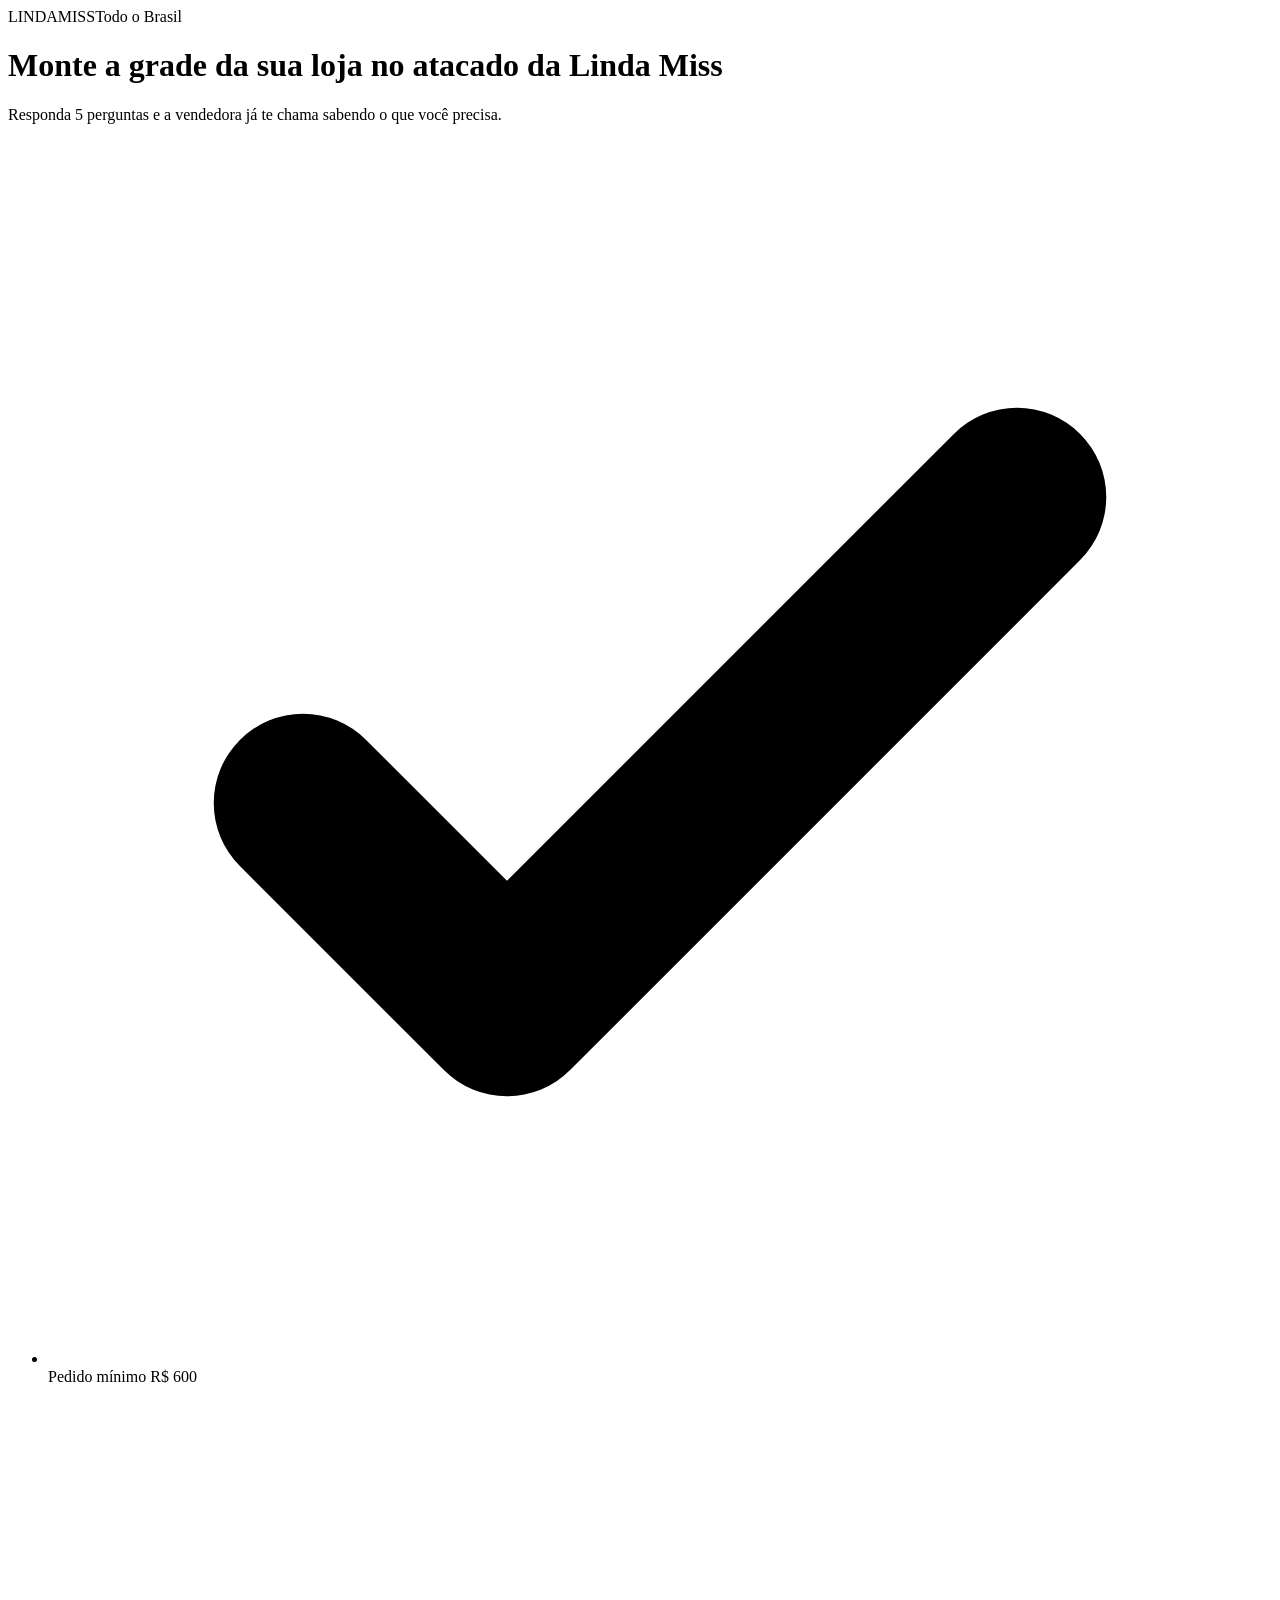
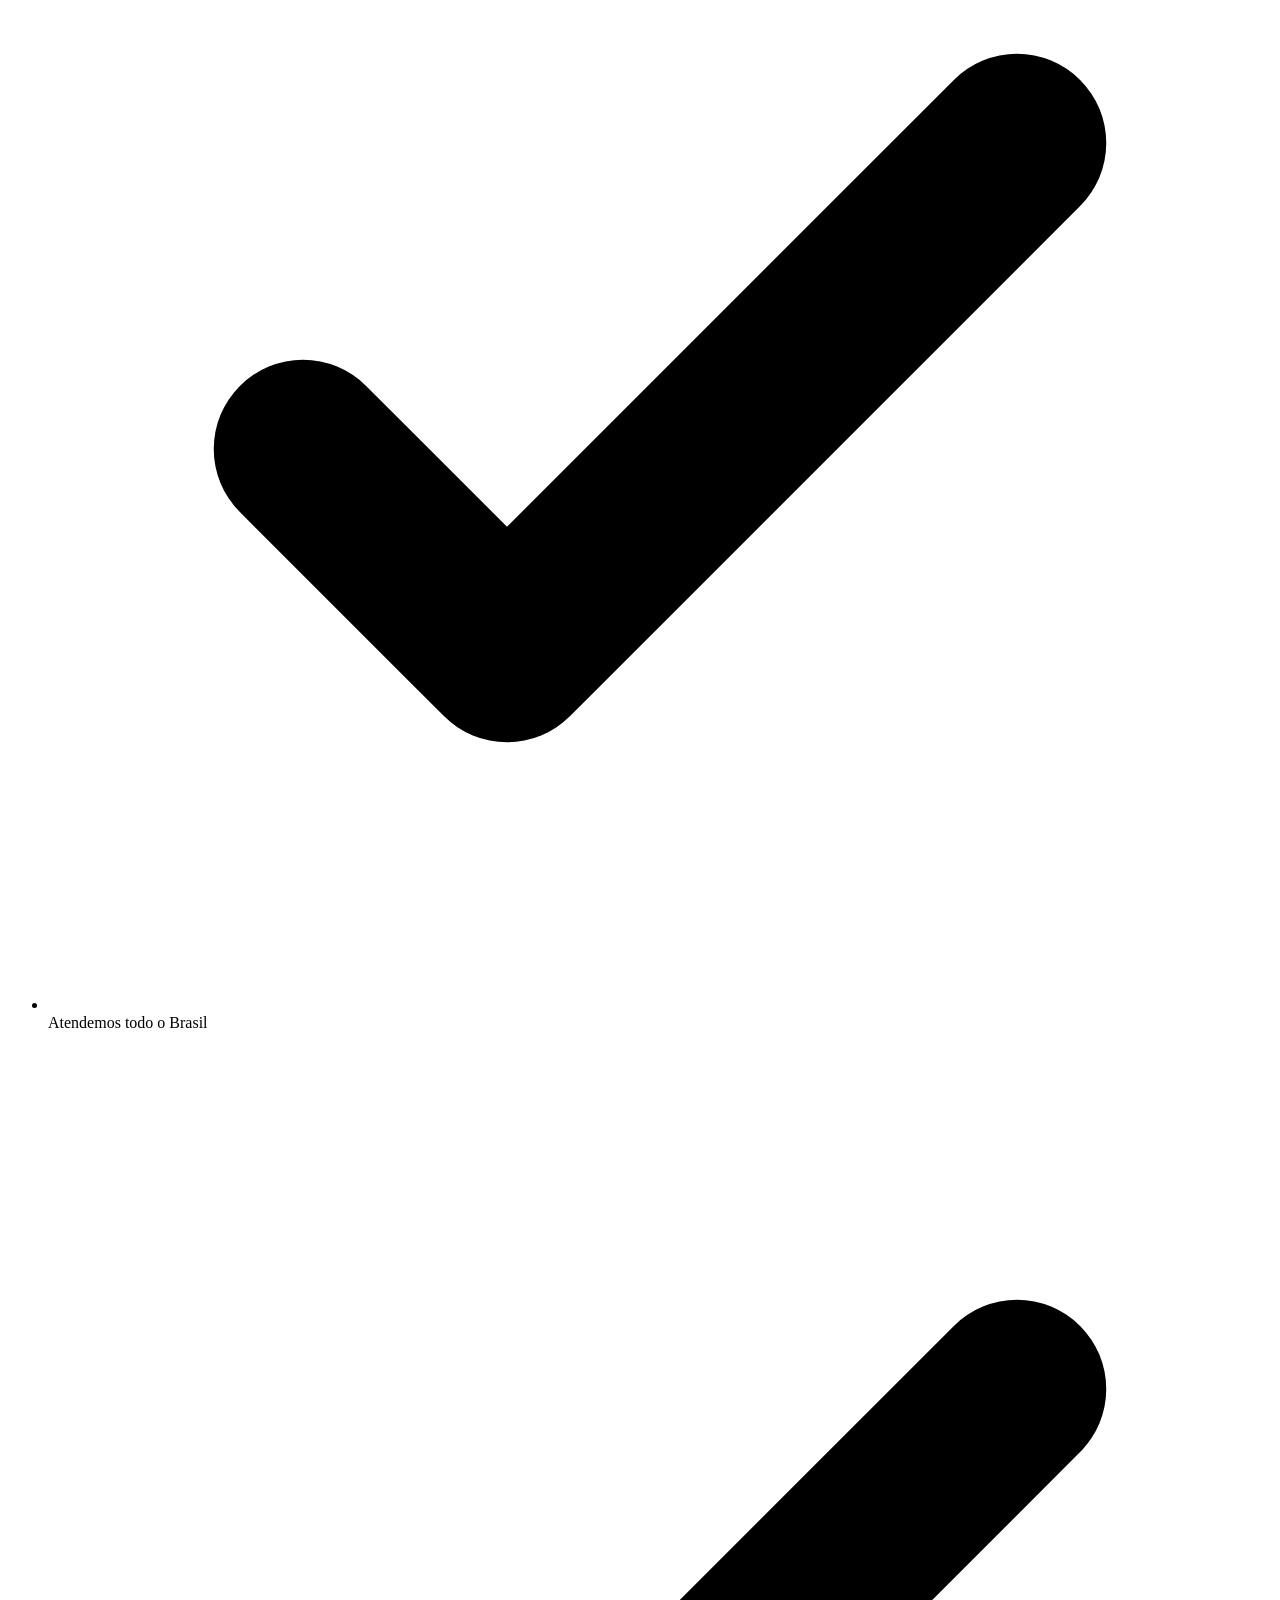
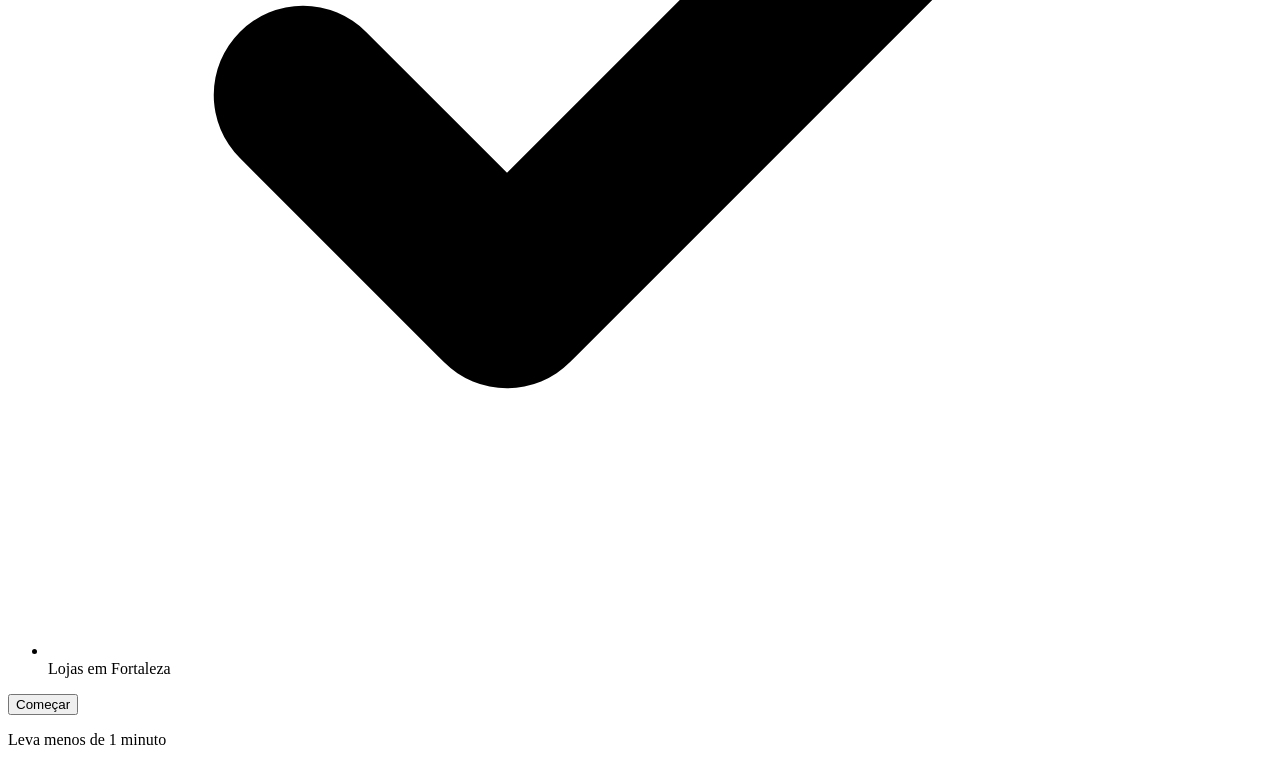
==== index.html @ f23bfd83 "Funil de atacado Linda Miss" ====
<!DOCTYPE html><html lang="pt-BR"><head><meta charSet="utf-8"/><meta name="viewport" content="width=device-width, initial-scale=1"/><link rel="stylesheet" href="/linda-miss-funil/_next/static/chunks/0pns9bt_max6a.css" data-precedence="next"/><link rel="preload" as="script" fetchPriority="low" href="/linda-miss-funil/_next/static/chunks/2-xwlmnlyaeq1.js"/><script src="/linda-miss-funil/_next/static/chunks/009loer_0pnzq.js" async=""></script><script src="/linda-miss-funil/_next/static/chunks/05tem0visqf24.js" async=""></script><script src="/linda-miss-funil/_next/static/chunks/turbopack-43qis8oghbnfn.js" async=""></script><script src="/linda-miss-funil/_next/static/chunks/0ys72icvqzj53.js" async="" crossorigin=""></script><script src="/linda-miss-funil/_next/static/chunks/3dd_kevkma1bw.js" async="" crossorigin=""></script><link rel="preload" href="https://fonts.googleapis.com/css2?family=Jost:wght@400;500;600;700&amp;family=Inter:wght@400;500;600;700&amp;display=swap" as="style"/><meta name="theme-color" content="#14100b"/><title>Linda Miss — Monte a grade da sua loja no atacado da Linda Miss</title><meta name="description" content="Responda 5 perguntas e a vendedora já te chama sabendo o que você precisa."/><meta property="og:title" content="Linda Miss — Monte a grade da sua loja no atacado da Linda Miss"/><meta property="og:description" content="Responda 5 perguntas e a vendedora já te chama sabendo o que você precisa."/><meta property="og:locale" content="pt_BR"/><meta property="og:type" content="website"/><meta name="twitter:card" content="summary"/><meta name="twitter:title" content="Linda Miss — Monte a grade da sua loja no atacado da Linda Miss"/><meta name="twitter:description" content="Responda 5 perguntas e a vendedora já te chama sabendo o que você precisa."/><link rel="icon" href="/linda-miss-funil/icon.svg?icon.2iq1p805z_yy6.svg" sizes="any" type="image/svg+xml"/><link rel="preconnect" href="https://fonts.googleapis.com"/><link rel="preconnect" href="https://fonts.gstatic.com" crossorigin=""/><link rel="stylesheet" href="https://fonts.googleapis.com/css2?family=Jost:wght@400;500;600;700&amp;family=Inter:wght@400;500;600;700&amp;display=swap"/><style>:root{
  --cor-fundo:#14100b;
  --cor-superficie:#1e1811;
  --cor-superficie2:#2a2118;
  --cor-borda:#3a2e20;
  --cor-texto:#fff6ea;
  --cor-texto-suave:#c0ae97;
  --cor-acao:#f49308;
  --cor-acao-texto:#14100b;
  --cor-destaque:#f49308;
  --fonte-display:'Jost';
  --fonte-corpo:'Inter';
}</style><script src="/linda-miss-funil/_next/static/chunks/0cz1d0mv5g_q7.js" noModule=""></script></head><body><div hidden=""><!--$--><!--/$--></div><div class="flex min-h-dvh flex-col bg-base"><header class="sticky top-0 z-10 bg-base"><div class="mx-auto flex w-full max-w-[520px] items-center justify-between px-5 pb-3 pt-4"><span class="font-display text-2xl font-bold tracking-tight text-ink">LINDA<span class="text-brand">MISS</span></span><span class="font-display text-xs font-semibold uppercase tracking-[0.18em] text-ink-dim">Todo o Brasil</span></div><div class="trilha overflow-hidden" role="progressbar" aria-valuenow="0" aria-valuemin="0" aria-valuemax="100" aria-label="Progresso"><div class="trilha-preenchida" style="--preenchimento:0%"></div></div></header><main class="mx-auto flex w-full max-w-[520px] flex-1 flex-col justify-center px-5 py-8"><div class="slide-in flex flex-col gap-6"><h1 class="font-display text-[2.75rem] font-bold leading-[0.95] text-ink">Monte a grade da sua loja no atacado da Linda Miss</h1><p class="text-[17px] leading-relaxed text-ink-dim"><span>Responda 5 perguntas e a vendedora já te chama sabendo o que você precisa.</span></p><ul class="flex flex-col gap-2"><li class="flex items-center gap-2 text-[15px] text-ink"><span class="flex size-5 shrink-0 items-center justify-center rounded-full bg-brand text-brand-ink"><svg viewBox="0 0 24 24" class="size-3" fill="none" stroke="currentColor" stroke-width="3.5"><path d="m5 13 4 4L19 7" stroke-linecap="round" stroke-linejoin="round"></path></svg></span>Pedido mínimo R$ 600</li><li class="flex items-center gap-2 text-[15px] text-ink"><span class="flex size-5 shrink-0 items-center justify-center rounded-full bg-brand text-brand-ink"><svg viewBox="0 0 24 24" class="size-3" fill="none" stroke="currentColor" stroke-width="3.5"><path d="m5 13 4 4L19 7" stroke-linecap="round" stroke-linejoin="round"></path></svg></span>Atendemos todo o Brasil</li><li class="flex items-center gap-2 text-[15px] text-ink"><span class="flex size-5 shrink-0 items-center justify-center rounded-full bg-brand text-brand-ink"><svg viewBox="0 0 24 24" class="size-3" fill="none" stroke="currentColor" stroke-width="3.5"><path d="m5 13 4 4L19 7" stroke-linecap="round" stroke-linejoin="round"></path></svg></span>Lojas em Fortaleza</li></ul><button type="button" class="block w-full rounded-xl bg-brand px-5 py-4 text-center font-display text-lg font-bold uppercase tracking-wide text-brand-ink transition-transform active:scale-[0.99]">Começar</button><p class="-mt-3 text-center text-[13px] text-ink-dim">Leva menos de 1 minuto</p></div></main></div><!--$--><!--/$--><noscript><img height="1" width="1" style="display:none" alt="" src="https://www.facebook.com/tr?id=618019440610225&amp;ev=PageView&amp;noscript=1"/></noscript><script src="/linda-miss-funil/_next/static/chunks/2-xwlmnlyaeq1.js" id="_R_" async=""></script><script>(self.__next_f=self.__next_f||[]).push([0])</script><script>self.__next_f.push([1,"1:\"$Sreact.fragment\"\n2:I[39756,[\"/linda-miss-funil/_next/static/chunks/0ys72icvqzj53.js\"],\"default\"]\n3:I[37457,[\"/linda-miss-funil/_next/static/chunks/0ys72icvqzj53.js\"],\"default\"]\n4:I[52510,[\"/linda-miss-funil/_next/static/chunks/0ys72icvqzj53.js\"],\"default\"]\n5:I[88504,[\"/linda-miss-funil/_next/static/chunks/0ys72icvqzj53.js\",\"/linda-miss-funil/_next/static/chunks/3dd_kevkma1bw.js\"],\"default\"]\n6:I[97367,[\"/linda-miss-funil/_next/static/chunks/0ys72icvqzj53.js\"],\"OutletBoundary\"]\n7:\"$Sreact.suspense\"\n9:I[97367,[\"/linda-miss-funil/_next/static/chunks/0ys72icvqzj53.js\"],\"ViewportBoundary\"]\nb:I[97367,[\"/linda-miss-funil/_next/static/chunks/0ys72icvqzj53.js\"],\"MetadataBoundary\"]\nd:I[68027,[\"/linda-miss-funil/_next/static/chunks/0ys72icvqzj53.js\"],\"default\",1]\n:HL[\"/linda-miss-funil/_next/static/chunks/0pns9bt_max6a.css\",\"style\"]\n:HL[\"https://fonts.googleapis.com/css2?family=Jost:wght@400;500;600;700\u0026family=Inter:wght@400;500;600;700\u0026display=swap\",\"style\"]\n0:{\"P\":null,\"c\":[\"\",\"\"],\"q\":\"\",\"i\":false,\"f\":[[[\"\",{\"children\":[\"__PAGE__\",{},\"$undefined\",\"$undefined\",4608]},\"$undefined\",\"$undefined\",4624],[[\"$\",\"$1\",\"c\",{\"children\":[[[\"$\",\"link\",\"0\",{\"rel\":\"stylesheet\",\"href\":\"/linda-miss-funil/_next/static/chunks/0pns9bt_max6a.css\",\"precedence\":\"next\",\"crossOrigin\":\"$undefined\",\"nonce\":\"$undefined\"}],[\"$\",\"script\",\"script-0\",{\"src\":\"/linda-miss-funil/_next/static/chunks/0ys72icvqzj53.js\",\"async\":true,\"nonce\":\"$undefined\"}]],[\"$\",\"html\",null,{\"lang\":\"pt-BR\",\"children\":[[\"$\",\"head\",null,{\"children\":[[\"$\",\"link\",null,{\"rel\":\"preconnect\",\"href\":\"https://fonts.googleapis.com\"}],[\"$\",\"link\",null,{\"rel\":\"preconnect\",\"href\":\"https://fonts.gstatic.com\",\"crossOrigin\":\"\"}],[\"$\",\"link\",null,{\"rel\":\"stylesheet\",\"href\":\"https://fonts.googleapis.com/css2?family=Jost:wght@400;500;600;700\u0026family=Inter:wght@400;500;600;700\u0026display=swap\"}],[\"$\",\"style\",null,{\"dangerouslySetInnerHTML\":{\"__html\":\":root{\\n  --cor-fundo:#14100b;\\n  --cor-superficie:#1e1811;\\n  --cor-superficie2:#2a2118;\\n  --cor-borda:#3a2e20;\\n  --cor-texto:#fff6ea;\\n  --cor-texto-suave:#c0ae97;\\n  --cor-acao:#f49308;\\n  --cor-acao-texto:#14100b;\\n  --cor-destaque:#f49308;\\n  --fonte-display:'Jost';\\n  --fonte-corpo:'Inter';\\n}\"}}]]}],[\"$\",\"body\",null,{\"children\":[[\"$\",\"$L2\",null,{\"parallelRouterKey\":\"children\",\"error\":\"$undefined\",\"errorStyles\":\"$undefined\",\"errorScripts\":\"$undefined\",\"template\":[\"$\",\"$L3\",null,{}],\"templateStyles\":\"$undefined\",\"templateScripts\":\"$undefined\",\"notFound\":[[[\"$\",\"title\",null,{\"children\":\"404: This page could not be found.\"}],[\"$\",\"div\",null,{\"style\":{\"fontFamily\":\"system-ui,\\\"Segoe UI\\\",Roboto,Helvetica,Arial,sans-serif,\\\"Apple Color Emoji\\\",\\\"Segoe UI Emoji\\\"\",\"height\":\"100vh\",\"textAlign\":\"center\",\"display\":\"flex\",\"flexDirection\":\"column\",\"alignItems\":\"center\",\"justifyContent\":\"center\"},\"children\":[\"$\",\"div\",null,{\"children\":[[\"$\",\"style\",null,{\"dangerouslySetInnerHTML\":{\"__html\":\"body{color:#000;background:#fff;margin:0}.next-error-h1{border-right:1px solid rgba(0,0,0,.3)}@media (prefers-color-scheme:dark){body{color:#fff;background:#000}.next-error-h1{border-right:1px solid rgba(255,255,255,.3)}}\"}}],[\"$\",\"h1\",null,{\"className\":\"next-error-h1\",\"style\":{\"display\":\"inline-block\",\"margin\":\"0 20px 0 0\",\"padding\":\"0 23px 0 0\",\"fontSize\":24,\"fontWeight\":500,\"verticalAlign\":\"top\",\"lineHeight\":\"49px\"},\"children\":404}],[\"$\",\"div\",null,{\"style\":{\"display\":\"inline-block\"},\"children\":[\"$\",\"h2\",null,{\"style\":{\"fontSize\":14,\"fontWeight\":400,\"lineHeight\":\"49px\",\"margin\":0},\"children\":\"This page could not be found.\"}]}]]}]}]],[]],\"forbidden\":\"$undefined\",\"unauthorized\":\"$undefined\"}],[\"$\",\"$L4\",null,{}]]}]]}]]}],{\"children\":[[\"$\",\"$1\",\"c\",{\"children\":[[\"$\",\"$L5\",null,{}],[[\"$\",\"script\",\"script-0\",{\"src\":\"/linda-miss-funil/_next/static/chunks/3dd_kevkma1bw.js\",\"async\":true,\"nonce\":\"$undefined\"}]],[\"$\",\"$L6\",null,{\"children\":[\"$\",\"$7\",null,{\"name\":\"Next.MetadataOutlet\",\"children\":\"$@8\"}]}]]}],{},null,false,null]},null,false,null],[\"$\",\"$1\",\"h\",{\"children\":[null,[\"$\",\"$L9\",null,{\"children\":\"$La\"}],[\"$\",\"div\",null,{\"hidden\":true,\"children\":[\"$\",\"$Lb\",null,{\"children\":[\"$\",\"$7\",null,{\"name\":\"Next.Metadata\",\"children\":\"$Lc\"}]}]}],null]}],false]],\"m\":\"$undefined\",\"G\":[\"$d\",[[\"$\",\"link\",\"0\",{\"rel\":\"stylesheet\",\"href\":\"/linda-miss-funil/_next/static/chunks/0pns9bt_max6a.css\",\"precedence\":\"next\",\"crossOrigin\":\"$undefined\",\"nonce\":\"$undefined\"}]]],\"S\":true,\"h\":null,\"r\":\"$undefined\",\"s\":\"$undefined\",\"a\":\"$undefined\",\"l\":\"$undefined\",\"p\":\"$undefined\",\"d\":\"$undefined\",\"b\":\"V0VZk4pfxSkiFrDtRuAvM\"}\na:[[\"$\",\"meta\",\"0\",{\"charSet\":\"utf-8\"}],[\"$\",\"meta\",\"1\",{\"name\":\"viewport\",\"content\":\"width=device-width, initial-scale=1\"}],[\"$\",\"meta\",\"2\",{\"name\":\"theme-color\",\"content\":\"#14100b\"}]]\ne:I[27201,[\"/linda-miss-funil/_next/static/chunks/0ys72icvqzj53.js\"],\"IconMark\"]\n8:null\nc:[[\"$\",\"title\",\"0\",{\"children\":\"Linda Miss — Monte a grade da sua loja no atacado da Linda Miss\"}],[\"$\",\"meta\",\"1\",{\"name\":\"description\",\"content\":\"Responda 5 perguntas e a vendedora já te chama sabendo o que você precisa.\"}],[\"$\",\"meta\",\"2\",{\"property\":\"og:title\",\"content\":\"Linda Miss — Monte a grade da sua loja no atacado da Linda Miss\"}],[\"$\",\"meta\",\"3\",{\"property\":\"og:description\",\"content\":\"Responda 5 perguntas e a vendedora já te chama sabendo o que você precisa.\"}],[\"$\",\"meta\",\"4\",{\"property\":\"og:locale\",\"content\":\"pt_BR\"}],[\"$\",\"meta\",\"5\",{\"property\":\"og:type\",\"content\":\"website\"}],[\"$\",\"meta\",\"6\",{\"name\":\"twitter:card\",\"content\":\"summary\"}],[\"$\",\"meta\",\"7\",{\"name\":\"twitter:title\",\"content\":\"Linda Miss — Monte a grade da sua loja no atacado da Linda Miss\"}],[\"$\",\"meta\",\"8\",{\"name\":\"twitter:description\",\"content\":\"Responda 5 perguntas e a vendedora já te chama sabendo o que você precisa.\"}],[\"$\",\"link\",\"9\",{\"rel\":\"icon\",\"href\":\"/linda-miss-funil/icon.svg?icon.2iq1p805z_yy6.svg\",\"sizes\":\"any\",\"type\":\"image/svg+xml\"}],[\"$\",\"$Le\",\"10\",{}]]\n"])</script></body></html>
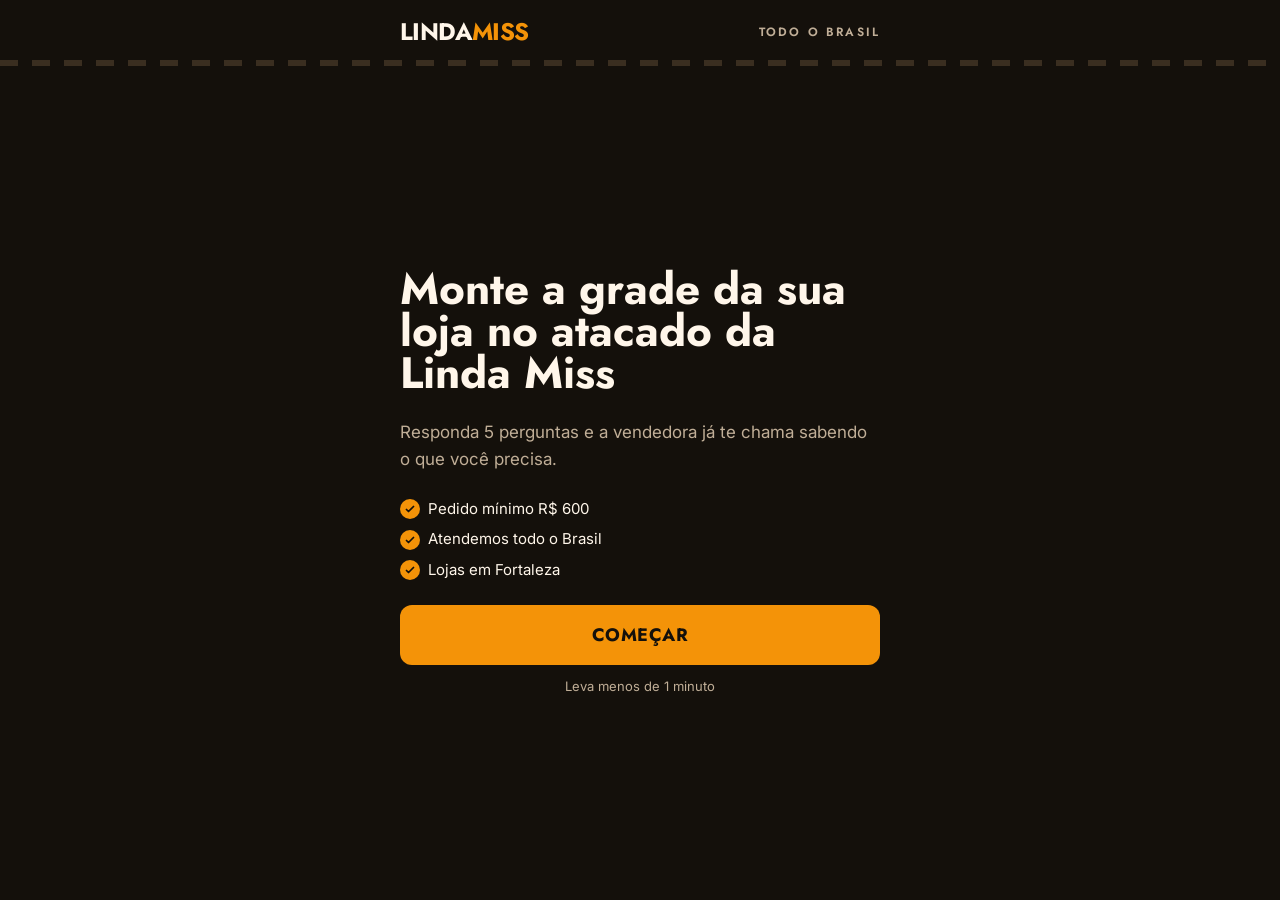
==== commit 2fa041ac: "Build de produção para atacado.lindamiss.com.br Troca o build com basePath (GitHub Pages em subpasta" ====
--- a/index.html
+++ b/index.html
@@ -1,4 +1,4 @@
-<!DOCTYPE html><html lang="pt-BR"><head><meta charSet="utf-8"/><meta name="viewport" content="width=device-width, initial-scale=1"/><link rel="stylesheet" href="/linda-miss-funil/_next/static/chunks/0pns9bt_max6a.css" data-precedence="next"/><link rel="preload" as="script" fetchPriority="low" href="/linda-miss-funil/_next/static/chunks/2-xwlmnlyaeq1.js"/><script src="/linda-miss-funil/_next/static/chunks/009loer_0pnzq.js" async=""></script><script src="/linda-miss-funil/_next/static/chunks/05tem0visqf24.js" async=""></script><script src="/linda-miss-funil/_next/static/chunks/turbopack-43qis8oghbnfn.js" async=""></script><script src="/linda-miss-funil/_next/static/chunks/0ys72icvqzj53.js" async="" crossorigin=""></script><script src="/linda-miss-funil/_next/static/chunks/3dd_kevkma1bw.js" async="" crossorigin=""></script><link rel="preload" href="https://fonts.googleapis.com/css2?family=Jost:wght@400;500;600;700&amp;family=Inter:wght@400;500;600;700&amp;display=swap" as="style"/><meta name="theme-color" content="#14100b"/><title>Linda Miss — Monte a grade da sua loja no atacado da Linda Miss</title><meta name="description" content="Responda 5 perguntas e a vendedora já te chama sabendo o que você precisa."/><meta property="og:title" content="Linda Miss — Monte a grade da sua loja no atacado da Linda Miss"/><meta property="og:description" content="Responda 5 perguntas e a vendedora já te chama sabendo o que você precisa."/><meta property="og:locale" content="pt_BR"/><meta property="og:type" content="website"/><meta name="twitter:card" content="summary"/><meta name="twitter:title" content="Linda Miss — Monte a grade da sua loja no atacado da Linda Miss"/><meta name="twitter:description" content="Responda 5 perguntas e a vendedora já te chama sabendo o que você precisa."/><link rel="icon" href="/linda-miss-funil/icon.svg?icon.2iq1p805z_yy6.svg" sizes="any" type="image/svg+xml"/><link rel="preconnect" href="https://fonts.googleapis.com"/><link rel="preconnect" href="https://fonts.gstatic.com" crossorigin=""/><link rel="stylesheet" href="https://fonts.googleapis.com/css2?family=Jost:wght@400;500;600;700&amp;family=Inter:wght@400;500;600;700&amp;display=swap"/><style>:root{
+<!DOCTYPE html><html lang="pt-BR"><head><meta charSet="utf-8"/><meta name="viewport" content="width=device-width, initial-scale=1"/><link rel="stylesheet" href="/_next/static/chunks/0pns9bt_max6a.css" data-precedence="next"/><link rel="preload" as="script" fetchPriority="low" href="/_next/static/chunks/2-xwlmnlyaeq1.js"/><script src="/_next/static/chunks/3fy_b2e1xac-s.js" async=""></script><script src="/_next/static/chunks/05tem0visqf24.js" async=""></script><script src="/_next/static/chunks/turbopack-0192ip6_jhaq9.js" async=""></script><script src="/_next/static/chunks/0ys72icvqzj53.js" async="" crossorigin=""></script><script src="/_next/static/chunks/3dd_kevkma1bw.js" async="" crossorigin=""></script><link rel="preload" href="https://fonts.googleapis.com/css2?family=Jost:wght@400;500;600;700&amp;family=Inter:wght@400;500;600;700&amp;display=swap" as="style"/><meta name="theme-color" content="#14100b"/><title>Linda Miss — Monte a grade da sua loja no atacado da Linda Miss</title><meta name="description" content="Responda 5 perguntas e a vendedora já te chama sabendo o que você precisa."/><meta property="og:title" content="Linda Miss — Monte a grade da sua loja no atacado da Linda Miss"/><meta property="og:description" content="Responda 5 perguntas e a vendedora já te chama sabendo o que você precisa."/><meta property="og:locale" content="pt_BR"/><meta property="og:type" content="website"/><meta name="twitter:card" content="summary"/><meta name="twitter:title" content="Linda Miss — Monte a grade da sua loja no atacado da Linda Miss"/><meta name="twitter:description" content="Responda 5 perguntas e a vendedora já te chama sabendo o que você precisa."/><link rel="icon" href="/icon.svg?icon.2iq1p805z_yy6.svg" sizes="any" type="image/svg+xml"/><link rel="preconnect" href="https://fonts.googleapis.com"/><link rel="preconnect" href="https://fonts.gstatic.com" crossorigin=""/><link rel="stylesheet" href="https://fonts.googleapis.com/css2?family=Jost:wght@400;500;600;700&amp;family=Inter:wght@400;500;600;700&amp;display=swap"/><style>:root{
   --cor-fundo:#14100b;
   --cor-superficie:#1e1811;
   --cor-superficie2:#2a2118;
@@ -10,4 +10,4 @@
   --cor-destaque:#f49308;
   --fonte-display:'Jost';
   --fonte-corpo:'Inter';
-}</style><script src="/linda-miss-funil/_next/static/chunks/0cz1d0mv5g_q7.js" noModule=""></script></head><body><div hidden=""><!--$--><!--/$--></div><div class="flex min-h-dvh flex-col bg-base"><header class="sticky top-0 z-10 bg-base"><div class="mx-auto flex w-full max-w-[520px] items-center justify-between px-5 pb-3 pt-4"><span class="font-display text-2xl font-bold tracking-tight text-ink">LINDA<span class="text-brand">MISS</span></span><span class="font-display text-xs font-semibold uppercase tracking-[0.18em] text-ink-dim">Todo o Brasil</span></div><div class="trilha overflow-hidden" role="progressbar" aria-valuenow="0" aria-valuemin="0" aria-valuemax="100" aria-label="Progresso"><div class="trilha-preenchida" style="--preenchimento:0%"></div></div></header><main class="mx-auto flex w-full max-w-[520px] flex-1 flex-col justify-center px-5 py-8"><div class="slide-in flex flex-col gap-6"><h1 class="font-display text-[2.75rem] font-bold leading-[0.95] text-ink">Monte a grade da sua loja no atacado da Linda Miss</h1><p class="text-[17px] leading-relaxed text-ink-dim"><span>Responda 5 perguntas e a vendedora já te chama sabendo o que você precisa.</span></p><ul class="flex flex-col gap-2"><li class="flex items-center gap-2 text-[15px] text-ink"><span class="flex size-5 shrink-0 items-center justify-center rounded-full bg-brand text-brand-ink"><svg viewBox="0 0 24 24" class="size-3" fill="none" stroke="currentColor" stroke-width="3.5"><path d="m5 13 4 4L19 7" stroke-linecap="round" stroke-linejoin="round"></path></svg></span>Pedido mínimo R$ 600</li><li class="flex items-center gap-2 text-[15px] text-ink"><span class="flex size-5 shrink-0 items-center justify-center rounded-full bg-brand text-brand-ink"><svg viewBox="0 0 24 24" class="size-3" fill="none" stroke="currentColor" stroke-width="3.5"><path d="m5 13 4 4L19 7" stroke-linecap="round" stroke-linejoin="round"></path></svg></span>Atendemos todo o Brasil</li><li class="flex items-center gap-2 text-[15px] text-ink"><span class="flex size-5 shrink-0 items-center justify-center rounded-full bg-brand text-brand-ink"><svg viewBox="0 0 24 24" class="size-3" fill="none" stroke="currentColor" stroke-width="3.5"><path d="m5 13 4 4L19 7" stroke-linecap="round" stroke-linejoin="round"></path></svg></span>Lojas em Fortaleza</li></ul><button type="button" class="block w-full rounded-xl bg-brand px-5 py-4 text-center font-display text-lg font-bold uppercase tracking-wide text-brand-ink transition-transform active:scale-[0.99]">Começar</button><p class="-mt-3 text-center text-[13px] text-ink-dim">Leva menos de 1 minuto</p></div></main></div><!--$--><!--/$--><noscript><img height="1" width="1" style="display:none" alt="" src="https://www.facebook.com/tr?id=618019440610225&amp;ev=PageView&amp;noscript=1"/></noscript><script src="/linda-miss-funil/_next/static/chunks/2-xwlmnlyaeq1.js" id="_R_" async=""></script><script>(self.__next_f=self.__next_f||[]).push([0])</script><script>self.__next_f.push([1,"1:\"$Sreact.fragment\"\n2:I[39756,[\"/linda-miss-funil/_next/static/chunks/0ys72icvqzj53.js\"],\"default\"]\n3:I[37457,[\"/linda-miss-funil/_next/static/chunks/0ys72icvqzj53.js\"],\"default\"]\n4:I[52510,[\"/linda-miss-funil/_next/static/chunks/0ys72icvqzj53.js\"],\"default\"]\n5:I[88504,[\"/linda-miss-funil/_next/static/chunks/0ys72icvqzj53.js\",\"/linda-miss-funil/_next/static/chunks/3dd_kevkma1bw.js\"],\"default\"]\n6:I[97367,[\"/linda-miss-funil/_next/static/chunks/0ys72icvqzj53.js\"],\"OutletBoundary\"]\n7:\"$Sreact.suspense\"\n9:I[97367,[\"/linda-miss-funil/_next/static/chunks/0ys72icvqzj53.js\"],\"ViewportBoundary\"]\nb:I[97367,[\"/linda-miss-funil/_next/static/chunks/0ys72icvqzj53.js\"],\"MetadataBoundary\"]\nd:I[68027,[\"/linda-miss-funil/_next/static/chunks/0ys72icvqzj53.js\"],\"default\",1]\n:HL[\"/linda-miss-funil/_next/static/chunks/0pns9bt_max6a.css\",\"style\"]\n:HL[\"https://fonts.googleapis.com/css2?family=Jost:wght@400;500;600;700\u0026family=Inter:wght@400;500;600;700\u0026display=swap\",\"style\"]\n0:{\"P\":null,\"c\":[\"\",\"\"],\"q\":\"\",\"i\":false,\"f\":[[[\"\",{\"children\":[\"__PAGE__\",{},\"$undefined\",\"$undefined\",4608]},\"$undefined\",\"$undefined\",4624],[[\"$\",\"$1\",\"c\",{\"children\":[[[\"$\",\"link\",\"0\",{\"rel\":\"stylesheet\",\"href\":\"/linda-miss-funil/_next/static/chunks/0pns9bt_max6a.css\",\"precedence\":\"next\",\"crossOrigin\":\"$undefined\",\"nonce\":\"$undefined\"}],[\"$\",\"script\",\"script-0\",{\"src\":\"/linda-miss-funil/_next/static/chunks/0ys72icvqzj53.js\",\"async\":true,\"nonce\":\"$undefined\"}]],[\"$\",\"html\",null,{\"lang\":\"pt-BR\",\"children\":[[\"$\",\"head\",null,{\"children\":[[\"$\",\"link\",null,{\"rel\":\"preconnect\",\"href\":\"https://fonts.googleapis.com\"}],[\"$\",\"link\",null,{\"rel\":\"preconnect\",\"href\":\"https://fonts.gstatic.com\",\"crossOrigin\":\"\"}],[\"$\",\"link\",null,{\"rel\":\"stylesheet\",\"href\":\"https://fonts.googleapis.com/css2?family=Jost:wght@400;500;600;700\u0026family=Inter:wght@400;500;600;700\u0026display=swap\"}],[\"$\",\"style\",null,{\"dangerouslySetInnerHTML\":{\"__html\":\":root{\\n  --cor-fundo:#14100b;\\n  --cor-superficie:#1e1811;\\n  --cor-superficie2:#2a2118;\\n  --cor-borda:#3a2e20;\\n  --cor-texto:#fff6ea;\\n  --cor-texto-suave:#c0ae97;\\n  --cor-acao:#f49308;\\n  --cor-acao-texto:#14100b;\\n  --cor-destaque:#f49308;\\n  --fonte-display:'Jost';\\n  --fonte-corpo:'Inter';\\n}\"}}]]}],[\"$\",\"body\",null,{\"children\":[[\"$\",\"$L2\",null,{\"parallelRouterKey\":\"children\",\"error\":\"$undefined\",\"errorStyles\":\"$undefined\",\"errorScripts\":\"$undefined\",\"template\":[\"$\",\"$L3\",null,{}],\"templateStyles\":\"$undefined\",\"templateScripts\":\"$undefined\",\"notFound\":[[[\"$\",\"title\",null,{\"children\":\"404: This page could not be found.\"}],[\"$\",\"div\",null,{\"style\":{\"fontFamily\":\"system-ui,\\\"Segoe UI\\\",Roboto,Helvetica,Arial,sans-serif,\\\"Apple Color Emoji\\\",\\\"Segoe UI Emoji\\\"\",\"height\":\"100vh\",\"textAlign\":\"center\",\"display\":\"flex\",\"flexDirection\":\"column\",\"alignItems\":\"center\",\"justifyContent\":\"center\"},\"children\":[\"$\",\"div\",null,{\"children\":[[\"$\",\"style\",null,{\"dangerouslySetInnerHTML\":{\"__html\":\"body{color:#000;background:#fff;margin:0}.next-error-h1{border-right:1px solid rgba(0,0,0,.3)}@media (prefers-color-scheme:dark){body{color:#fff;background:#000}.next-error-h1{border-right:1px solid rgba(255,255,255,.3)}}\"}}],[\"$\",\"h1\",null,{\"className\":\"next-error-h1\",\"style\":{\"display\":\"inline-block\",\"margin\":\"0 20px 0 0\",\"padding\":\"0 23px 0 0\",\"fontSize\":24,\"fontWeight\":500,\"verticalAlign\":\"top\",\"lineHeight\":\"49px\"},\"children\":404}],[\"$\",\"div\",null,{\"style\":{\"display\":\"inline-block\"},\"children\":[\"$\",\"h2\",null,{\"style\":{\"fontSize\":14,\"fontWeight\":400,\"lineHeight\":\"49px\",\"margin\":0},\"children\":\"This page could not be found.\"}]}]]}]}]],[]],\"forbidden\":\"$undefined\",\"unauthorized\":\"$undefined\"}],[\"$\",\"$L4\",null,{}]]}]]}]]}],{\"children\":[[\"$\",\"$1\",\"c\",{\"children\":[[\"$\",\"$L5\",null,{}],[[\"$\",\"script\",\"script-0\",{\"src\":\"/linda-miss-funil/_next/static/chunks/3dd_kevkma1bw.js\",\"async\":true,\"nonce\":\"$undefined\"}]],[\"$\",\"$L6\",null,{\"children\":[\"$\",\"$7\",null,{\"name\":\"Next.MetadataOutlet\",\"children\":\"$@8\"}]}]]}],{},null,false,null]},null,false,null],[\"$\",\"$1\",\"h\",{\"children\":[null,[\"$\",\"$L9\",null,{\"children\":\"$La\"}],[\"$\",\"div\",null,{\"hidden\":true,\"children\":[\"$\",\"$Lb\",null,{\"children\":[\"$\",\"$7\",null,{\"name\":\"Next.Metadata\",\"children\":\"$Lc\"}]}]}],null]}],false]],\"m\":\"$undefined\",\"G\":[\"$d\",[[\"$\",\"link\",\"0\",{\"rel\":\"stylesheet\",\"href\":\"/linda-miss-funil/_next/static/chunks/0pns9bt_max6a.css\",\"precedence\":\"next\",\"crossOrigin\":\"$undefined\",\"nonce\":\"$undefined\"}]]],\"S\":true,\"h\":null,\"r\":\"$undefined\",\"s\":\"$undefined\",\"a\":\"$undefined\",\"l\":\"$undefined\",\"p\":\"$undefined\",\"d\":\"$undefined\",\"b\":\"V0VZk4pfxSkiFrDtRuAvM\"}\na:[[\"$\",\"meta\",\"0\",{\"charSet\":\"utf-8\"}],[\"$\",\"meta\",\"1\",{\"name\":\"viewport\",\"content\":\"width=device-width, initial-scale=1\"}],[\"$\",\"meta\",\"2\",{\"name\":\"theme-color\",\"content\":\"#14100b\"}]]\ne:I[27201,[\"/linda-miss-funil/_next/static/chunks/0ys72icvqzj53.js\"],\"IconMark\"]\n8:null\nc:[[\"$\",\"title\",\"0\",{\"children\":\"Linda Miss — Monte a grade da sua loja no atacado da Linda Miss\"}],[\"$\",\"meta\",\"1\",{\"name\":\"description\",\"content\":\"Responda 5 perguntas e a vendedora já te chama sabendo o que você precisa.\"}],[\"$\",\"meta\",\"2\",{\"property\":\"og:title\",\"content\":\"Linda Miss — Monte a grade da sua loja no atacado da Linda Miss\"}],[\"$\",\"meta\",\"3\",{\"property\":\"og:description\",\"content\":\"Responda 5 perguntas e a vendedora já te chama sabendo o que você precisa.\"}],[\"$\",\"meta\",\"4\",{\"property\":\"og:locale\",\"content\":\"pt_BR\"}],[\"$\",\"meta\",\"5\",{\"property\":\"og:type\",\"content\":\"website\"}],[\"$\",\"meta\",\"6\",{\"name\":\"twitter:card\",\"content\":\"summary\"}],[\"$\",\"meta\",\"7\",{\"name\":\"twitter:title\",\"content\":\"Linda Miss — Monte a grade da sua loja no atacado da Linda Miss\"}],[\"$\",\"meta\",\"8\",{\"name\":\"twitter:description\",\"content\":\"Responda 5 perguntas e a vendedora já te chama sabendo o que você precisa.\"}],[\"$\",\"link\",\"9\",{\"rel\":\"icon\",\"href\":\"/linda-miss-funil/icon.svg?icon.2iq1p805z_yy6.svg\",\"sizes\":\"any\",\"type\":\"image/svg+xml\"}],[\"$\",\"$Le\",\"10\",{}]]\n"])</script></body></html>+}</style><script src="/_next/static/chunks/0cz1d0mv5g_q7.js" noModule=""></script></head><body><div hidden=""><!--$--><!--/$--></div><div class="flex min-h-dvh flex-col bg-base"><header class="sticky top-0 z-10 bg-base"><div class="mx-auto flex w-full max-w-[520px] items-center justify-between px-5 pb-3 pt-4"><span class="font-display text-2xl font-bold tracking-tight text-ink">LINDA<span class="text-brand">MISS</span></span><span class="font-display text-xs font-semibold uppercase tracking-[0.18em] text-ink-dim">Todo o Brasil</span></div><div class="trilha overflow-hidden" role="progressbar" aria-valuenow="0" aria-valuemin="0" aria-valuemax="100" aria-label="Progresso"><div class="trilha-preenchida" style="--preenchimento:0%"></div></div></header><main class="mx-auto flex w-full max-w-[520px] flex-1 flex-col justify-center px-5 py-8"><div class="slide-in flex flex-col gap-6"><h1 class="font-display text-[2.75rem] font-bold leading-[0.95] text-ink">Monte a grade da sua loja no atacado da Linda Miss</h1><p class="text-[17px] leading-relaxed text-ink-dim"><span>Responda 5 perguntas e a vendedora já te chama sabendo o que você precisa.</span></p><ul class="flex flex-col gap-2"><li class="flex items-center gap-2 text-[15px] text-ink"><span class="flex size-5 shrink-0 items-center justify-center rounded-full bg-brand text-brand-ink"><svg viewBox="0 0 24 24" class="size-3" fill="none" stroke="currentColor" stroke-width="3.5"><path d="m5 13 4 4L19 7" stroke-linecap="round" stroke-linejoin="round"></path></svg></span>Pedido mínimo R$ 600</li><li class="flex items-center gap-2 text-[15px] text-ink"><span class="flex size-5 shrink-0 items-center justify-center rounded-full bg-brand text-brand-ink"><svg viewBox="0 0 24 24" class="size-3" fill="none" stroke="currentColor" stroke-width="3.5"><path d="m5 13 4 4L19 7" stroke-linecap="round" stroke-linejoin="round"></path></svg></span>Atendemos todo o Brasil</li><li class="flex items-center gap-2 text-[15px] text-ink"><span class="flex size-5 shrink-0 items-center justify-center rounded-full bg-brand text-brand-ink"><svg viewBox="0 0 24 24" class="size-3" fill="none" stroke="currentColor" stroke-width="3.5"><path d="m5 13 4 4L19 7" stroke-linecap="round" stroke-linejoin="round"></path></svg></span>Lojas em Fortaleza</li></ul><button type="button" class="block w-full rounded-xl bg-brand px-5 py-4 text-center font-display text-lg font-bold uppercase tracking-wide text-brand-ink transition-transform active:scale-[0.99]">Começar</button><p class="-mt-3 text-center text-[13px] text-ink-dim">Leva menos de 1 minuto</p></div></main></div><!--$--><!--/$--><noscript><img height="1" width="1" style="display:none" alt="" src="https://www.facebook.com/tr?id=618019440610225&amp;ev=PageView&amp;noscript=1"/></noscript><script src="/_next/static/chunks/2-xwlmnlyaeq1.js" id="_R_" async=""></script><script>(self.__next_f=self.__next_f||[]).push([0])</script><script>self.__next_f.push([1,"1:\"$Sreact.fragment\"\n2:I[39756,[\"/_next/static/chunks/0ys72icvqzj53.js\"],\"default\"]\n3:I[37457,[\"/_next/static/chunks/0ys72icvqzj53.js\"],\"default\"]\n4:I[52510,[\"/_next/static/chunks/0ys72icvqzj53.js\"],\"default\"]\n5:I[88504,[\"/_next/static/chunks/0ys72icvqzj53.js\",\"/_next/static/chunks/3dd_kevkma1bw.js\"],\"default\"]\n6:I[97367,[\"/_next/static/chunks/0ys72icvqzj53.js\"],\"OutletBoundary\"]\n7:\"$Sreact.suspense\"\n9:I[97367,[\"/_next/static/chunks/0ys72icvqzj53.js\"],\"ViewportBoundary\"]\nb:I[97367,[\"/_next/static/chunks/0ys72icvqzj53.js\"],\"MetadataBoundary\"]\nd:I[68027,[\"/_next/static/chunks/0ys72icvqzj53.js\"],\"default\",1]\n:HL[\"/_next/static/chunks/0pns9bt_max6a.css\",\"style\"]\n:HL[\"https://fonts.googleapis.com/css2?family=Jost:wght@400;500;600;700\u0026family=Inter:wght@400;500;600;700\u0026display=swap\",\"style\"]\n0:{\"P\":null,\"c\":[\"\",\"\"],\"q\":\"\",\"i\":false,\"f\":[[[\"\",{\"children\":[\"__PAGE__\",{},\"$undefined\",\"$undefined\",4608]},\"$undefined\",\"$undefined\",4624],[[\"$\",\"$1\",\"c\",{\"children\":[[[\"$\",\"link\",\"0\",{\"rel\":\"stylesheet\",\"href\":\"/_next/static/chunks/0pns9bt_max6a.css\",\"precedence\":\"next\",\"crossOrigin\":\"$undefined\",\"nonce\":\"$undefined\"}],[\"$\",\"script\",\"script-0\",{\"src\":\"/_next/static/chunks/0ys72icvqzj53.js\",\"async\":true,\"nonce\":\"$undefined\"}]],[\"$\",\"html\",null,{\"lang\":\"pt-BR\",\"children\":[[\"$\",\"head\",null,{\"children\":[[\"$\",\"link\",null,{\"rel\":\"preconnect\",\"href\":\"https://fonts.googleapis.com\"}],[\"$\",\"link\",null,{\"rel\":\"preconnect\",\"href\":\"https://fonts.gstatic.com\",\"crossOrigin\":\"\"}],[\"$\",\"link\",null,{\"rel\":\"stylesheet\",\"href\":\"https://fonts.googleapis.com/css2?family=Jost:wght@400;500;600;700\u0026family=Inter:wght@400;500;600;700\u0026display=swap\"}],[\"$\",\"style\",null,{\"dangerouslySetInnerHTML\":{\"__html\":\":root{\\n  --cor-fundo:#14100b;\\n  --cor-superficie:#1e1811;\\n  --cor-superficie2:#2a2118;\\n  --cor-borda:#3a2e20;\\n  --cor-texto:#fff6ea;\\n  --cor-texto-suave:#c0ae97;\\n  --cor-acao:#f49308;\\n  --cor-acao-texto:#14100b;\\n  --cor-destaque:#f49308;\\n  --fonte-display:'Jost';\\n  --fonte-corpo:'Inter';\\n}\"}}]]}],[\"$\",\"body\",null,{\"children\":[[\"$\",\"$L2\",null,{\"parallelRouterKey\":\"children\",\"error\":\"$undefined\",\"errorStyles\":\"$undefined\",\"errorScripts\":\"$undefined\",\"template\":[\"$\",\"$L3\",null,{}],\"templateStyles\":\"$undefined\",\"templateScripts\":\"$undefined\",\"notFound\":[[[\"$\",\"title\",null,{\"children\":\"404: This page could not be found.\"}],[\"$\",\"div\",null,{\"style\":{\"fontFamily\":\"system-ui,\\\"Segoe UI\\\",Roboto,Helvetica,Arial,sans-serif,\\\"Apple Color Emoji\\\",\\\"Segoe UI Emoji\\\"\",\"height\":\"100vh\",\"textAlign\":\"center\",\"display\":\"flex\",\"flexDirection\":\"column\",\"alignItems\":\"center\",\"justifyContent\":\"center\"},\"children\":[\"$\",\"div\",null,{\"children\":[[\"$\",\"style\",null,{\"dangerouslySetInnerHTML\":{\"__html\":\"body{color:#000;background:#fff;margin:0}.next-error-h1{border-right:1px solid rgba(0,0,0,.3)}@media (prefers-color-scheme:dark){body{color:#fff;background:#000}.next-error-h1{border-right:1px solid rgba(255,255,255,.3)}}\"}}],[\"$\",\"h1\",null,{\"className\":\"next-error-h1\",\"style\":{\"display\":\"inline-block\",\"margin\":\"0 20px 0 0\",\"padding\":\"0 23px 0 0\",\"fontSize\":24,\"fontWeight\":500,\"verticalAlign\":\"top\",\"lineHeight\":\"49px\"},\"children\":404}],[\"$\",\"div\",null,{\"style\":{\"display\":\"inline-block\"},\"children\":[\"$\",\"h2\",null,{\"style\":{\"fontSize\":14,\"fontWeight\":400,\"lineHeight\":\"49px\",\"margin\":0},\"children\":\"This page could not be found.\"}]}]]}]}]],[]],\"forbidden\":\"$undefined\",\"unauthorized\":\"$undefined\"}],[\"$\",\"$L4\",null,{}]]}]]}]]}],{\"children\":[[\"$\",\"$1\",\"c\",{\"children\":[[\"$\",\"$L5\",null,{}],[[\"$\",\"script\",\"script-0\",{\"src\":\"/_next/static/chunks/3dd_kevkma1bw.js\",\"async\":true,\"nonce\":\"$undefined\"}]],[\"$\",\"$L6\",null,{\"children\":[\"$\",\"$7\",null,{\"name\":\"Next.MetadataOutlet\",\"children\":\"$@8\"}]}]]}],{},null,false,null]},null,false,null],[\"$\",\"$1\",\"h\",{\"children\":[null,[\"$\",\"$L9\",null,{\"children\":\"$La\"}],[\"$\",\"div\",null,{\"hidden\":true,\"children\":[\"$\",\"$Lb\",null,{\"children\":[\"$\",\"$7\",null,{\"name\":\"Next.Metadata\",\"children\":\"$Lc\"}]}]}],null]}],false]],\"m\":\"$undefined\",\"G\":[\"$d\",[[\"$\",\"link\",\"0\",{\"rel\":\"stylesheet\",\"href\":\"/_next/static/chunks/0pns9bt_max6a.css\",\"precedence\":\"next\",\"crossOrigin\":\"$undefined\",\"nonce\":\"$undefined\"}]]],\"S\":true,\"h\":null,\"r\":\"$undefined\",\"s\":\"$undefined\",\"a\":\"$undefined\",\"l\":\"$undefined\",\"p\":\"$undefined\",\"d\":\"$undefined\",\"b\":\"gp0pfZBw9mPnFiKII07Wc\"}\na:[[\"$\",\"meta\",\"0\",{\"charSet\":\"utf-8\"}],[\"$\",\"meta\",\"1\",{\"name\":\"viewport\",\"content\":\"width=device-width, initial-scale=1\"}],[\"$\",\"meta\",\"2\",{\"name\":\"theme-color\",\"content\":\"#14100b\"}]]\ne:I[27201,[\"/_next/static/chunks/0ys72icvqzj53.js\"],\"IconMark\"]\n8:null\nc:[[\"$\",\"title\",\"0\",{\"children\":\"Linda Miss — Monte a grade da sua loja no atacado da Linda Miss\"}],[\"$\",\"meta\",\"1\",{\"name\":\"description\",\"content\":\"Responda 5 perguntas e a vendedora já te chama sabendo o que você precisa.\"}],[\"$\",\"meta\",\"2\",{\"property\":\"og:title\",\"content\":\"Linda Miss — Monte a grade da sua loja no atacado da Linda Miss\"}],[\"$\",\"meta\",\"3\",{\"property\":\"og:description\",\"content\":\"Responda 5 perguntas e a vendedora já te chama sabendo o que você precisa.\"}],[\"$\",\"meta\",\"4\",{\"property\":\"og:locale\",\"content\":\"pt_BR\"}],[\"$\",\"meta\",\"5\",{\"property\":\"og:type\",\"content\":\"website\"}],[\"$\",\"meta\",\"6\",{\"name\":\"twitter:card\",\"content\":\"summary\"}],[\"$\",\"meta\",\"7\",{\"name\":\"twitter:title\",\"content\":\"Linda Miss — Monte a grade da sua loja no atacado da Linda Miss\"}],[\"$\",\"meta\",\"8\",{\"name\":\"twitter:description\",\"content\":\"Responda 5 perguntas e a vendedora já te chama sabendo o que você precisa.\"}],[\"$\",\"link\",\"9\",{\"rel\":\"icon\",\"href\":\"/icon.svg?icon.2iq1p805z_yy6.svg\",\"sizes\":\"any\",\"type\":\"image/svg+xml\"}],[\"$\",\"$Le\",\"10\",{}]]\n"])</script></body></html>
--- a/_next/static/chunks/0pns9bt_max6a.css
+++ b/_next/static/chunks/0pns9bt_max6a.css
@@ -0,0 +1 @@
+@layer properties{@supports (((-webkit-hyphens:none)) and (not (margin-trim:inline))) or ((-moz-orient:inline) and (not (color:rgb(from red r g b)))){*,:before,:after,::backdrop{--tw-border-style:solid;--tw-leading:initial;--tw-font-weight:initial;--tw-tracking:initial;--tw-translate-x:0;--tw-translate-y:0;--tw-translate-z:0}}}@layer theme{:root,:host{--font-sans:-apple-system, BlinkMacSystemFont, "Segoe UI", Roboto, "Helvetica Neue", "Noto Sans", Arial, sans-serif, "Apple Color Emoji", "Segoe UI Emoji", "Segoe UI Symbol", "Noto Color Emoji";--font-mono:ui-monospace, SFMono-Regular, Menlo, Monaco, Consolas, "Liberation Mono", "Courier New", monospace;--color-white:#fff;--spacing:.25rem;--text-xs:.75rem;--text-xs--line-height:calc(1 / .75);--text-lg:1.125rem;--text-lg--line-height:calc(1.75 / 1.125);--text-xl:1.25rem;--text-xl--line-height:calc(1.75 / 1.25);--text-2xl:1.5rem;--text-2xl--line-height:calc(2 / 1.5);--text-3xl:1.875rem;--text-3xl--line-height:calc(2.25 / 1.875);--font-weight-semibold:600;--font-weight-bold:700;--tracking-tight:-.025em;--tracking-wide:.025em;--leading-tight:1.25;--leading-relaxed:1.625;--radius-lg:.5rem;--radius-xl:.75rem;--radius-2xl:1rem;--default-transition-duration:.15s;--default-transition-timing-function:cubic-bezier(.4, 0, .2, 1);--default-font-family:var(--font-sans);--default-mono-font-family:var(--font-mono);--color-base:var(--cor-fundo);--color-surface:var(--cor-superficie);--color-surface-2:var(--cor-superficie2);--color-edge:var(--cor-borda);--color-ink:var(--cor-texto);--color-ink-dim:var(--cor-texto-suave);--color-brand:var(--cor-acao);--color-brand-ink:var(--cor-acao-texto);--font-display:var(--fonte-display), ui-sans-serif, system-ui, sans-serif}}@layer base{*,:after,:before,::backdrop{box-sizing:border-box;border:0 solid;margin:0;padding:0}::file-selector-button{box-sizing:border-box;border:0 solid;margin:0;padding:0}html,:host{-webkit-text-size-adjust:100%;tab-size:4;line-height:1.5;font-family:var(--default-font-family,-apple-system, BlinkMacSystemFont, "Segoe UI", Roboto, "Helvetica Neue", "Noto Sans", Arial, sans-serif, "Apple Color Emoji", "Segoe UI Emoji", "Segoe UI Symbol", "Noto Color Emoji");font-feature-settings:var(--default-font-feature-settings,normal);font-variation-settings:var(--default-font-variation-settings,normal);-webkit-tap-highlight-color:transparent}hr{height:0;color:inherit;border-top-width:1px}abbr:where([title]){-webkit-text-decoration:underline dotted;text-decoration:underline dotted}h1,h2,h3,h4,h5,h6{font-size:inherit;font-weight:inherit}a{color:inherit;-webkit-text-decoration:inherit;-webkit-text-decoration:inherit;-webkit-text-decoration:inherit;-webkit-text-decoration:inherit;text-decoration:inherit}b,strong{font-weight:bolder}code,kbd,samp,pre{font-family:var(--default-mono-font-family,ui-monospace, SFMono-Regular, Menlo, Monaco, Consolas, "Liberation Mono", "Courier New", monospace);font-feature-settings:var(--default-mono-font-feature-settings,normal);font-variation-settings:var(--default-mono-font-variation-settings,normal);font-size:1em}small{font-size:80%}sub,sup{vertical-align:baseline;font-size:75%;line-height:0;position:relative}sub{bottom:-.25em}sup{top:-.5em}table{text-indent:0;border-color:inherit;border-collapse:collapse}:-moz-focusring:where(:not(iframe)){outline:auto}progress{vertical-align:baseline}summary{display:list-item}ol,ul,menu{list-style:none}img,svg,video,canvas,audio,iframe,embed,object{vertical-align:middle;display:block}img,video{max-width:100%;height:auto}button,input,select,optgroup,textarea{font:inherit;font-feature-settings:inherit;font-variation-settings:inherit;letter-spacing:inherit;color:inherit;opacity:1;background-color:#0000;border-radius:0}::file-selector-button{font:inherit;font-feature-settings:inherit;font-variation-settings:inherit;letter-spacing:inherit;color:inherit;opacity:1;background-color:#0000;border-radius:0}:where(select:is([multiple],[size])) optgroup{font-weight:bolder}:where(select:is([multiple],[size])) optgroup option{padding-inline-start:20px}::file-selector-button{margin-inline-end:4px}::placeholder{opacity:1}@supports (not ((-webkit-appearance:-apple-pay-button))) or (contain-intrinsic-size:1px){::placeholder{color:currentColor}@supports (color:color-mix(in lab, red, red)){::placeholder{color:color-mix(in oklab, currentcolor 50%, transparent)}}}textarea{resize:vertical}::-webkit-search-decoration{-webkit-appearance:none}::-webkit-date-and-time-value{min-height:1lh;text-align:inherit}::-webkit-datetime-edit{display:inline-flex}::-webkit-datetime-edit-fields-wrapper{padding:0}::-webkit-datetime-edit{padding-block:0}::-webkit-datetime-edit-year-field{padding-block:0}::-webkit-datetime-edit-month-field{padding-block:0}::-webkit-datetime-edit-day-field{padding-block:0}::-webkit-datetime-edit-hour-field{padding-block:0}::-webkit-datetime-edit-minute-field{padding-block:0}::-webkit-datetime-edit-second-field{padding-block:0}::-webkit-datetime-edit-millisecond-field{padding-block:0}::-webkit-datetime-edit-meridiem-field{padding-block:0}::-webkit-calendar-picker-indicator{line-height:1}:-moz-ui-invalid{box-shadow:none}button,input:where([type=button],[type=reset],[type=submit]){appearance:button}::file-selector-button{appearance:button}::-webkit-inner-spin-button{height:auto}::-webkit-outer-spin-button{height:auto}[hidden]:where(:not([hidden=until-found])){display:none!important}}@layer components;@layer utilities{.sticky{position:sticky}.top-0{top:0}.z-10{z-index:10}.mx-auto{margin-inline:auto}.-mt-3{margin-top:calc(var(--spacing) * -3)}.mt-1{margin-top:var(--spacing)}.mt-4{margin-top:calc(var(--spacing) * 4)}.mt-5{margin-top:calc(var(--spacing) * 5)}.block{display:block}.flex{display:flex}.grid{display:grid}.size-2\.5{width:calc(var(--spacing) * 2.5);height:calc(var(--spacing) * 2.5)}.size-3{width:calc(var(--spacing) * 3);height:calc(var(--spacing) * 3)}.size-4{width:calc(var(--spacing) * 4);height:calc(var(--spacing) * 4)}.size-5{width:calc(var(--spacing) * 5);height:calc(var(--spacing) * 5)}.h-8{height:calc(var(--spacing) * 8)}.h-16{height:calc(var(--spacing) * 16)}.h-40{height:calc(var(--spacing) * 40)}.h-full{height:100%}.min-h-dvh{min-height:100dvh}.w-24{width:calc(var(--spacing) * 24)}.w-auto{width:auto}.w-full{width:100%}.max-w-\[520px\]{max-width:520px}.flex-1{flex:1}.shrink-0{flex-shrink:0}.grid-cols-3{grid-template-columns:repeat(3,minmax(0,1fr))}.flex-col{flex-direction:column}.flex-wrap{flex-wrap:wrap}.items-center{align-items:center}.items-stretch{align-items:stretch}.justify-between{justify-content:space-between}.justify-center{justify-content:center}.gap-1{gap:var(--spacing)}.gap-1\.5{gap:calc(var(--spacing) * 1.5)}.gap-2{gap:calc(var(--spacing) * 2)}.gap-2\.5{gap:calc(var(--spacing) * 2.5)}.gap-3{gap:calc(var(--spacing) * 3)}.gap-3\.5{gap:calc(var(--spacing) * 3.5)}.gap-5{gap:calc(var(--spacing) * 5)}.gap-6{gap:calc(var(--spacing) * 6)}.gap-x-4{column-gap:calc(var(--spacing) * 4)}.gap-y-1{row-gap:var(--spacing)}.overflow-hidden{overflow:hidden}.rounded-2xl{border-radius:var(--radius-2xl)}.rounded-full{border-radius:3.40282e38px}.rounded-lg{border-radius:var(--radius-lg)}.rounded-xl{border-radius:var(--radius-xl)}.border{border-style:var(--tw-border-style);border-width:1px}.border-t{border-top-style:var(--tw-border-style);border-top-width:1px}.border-r{border-right-style:var(--tw-border-style);border-right-width:1px}.border-edge{border-color:var(--color-edge)}.bg-base{background-color:var(--color-base)}.bg-brand{background-color:var(--color-brand)}.bg-surface{background-color:var(--color-surface)}.bg-transparent{background-color:#0000}.bg-white{background-color:var(--color-white)}.object-contain{object-fit:contain}.p-3{padding:calc(var(--spacing) * 3)}.p-5{padding:calc(var(--spacing) * 5)}.px-3\.5{padding-inline:calc(var(--spacing) * 3.5)}.px-4{padding-inline:calc(var(--spacing) * 4)}.px-5{padding-inline:calc(var(--spacing) * 5)}.py-3\.5{padding-block:calc(var(--spacing) * 3.5)}.py-4{padding-block:calc(var(--spacing) * 4)}.py-8{padding-block:calc(var(--spacing) * 8)}.py-16{padding-block:calc(var(--spacing) * 16)}.pt-4{padding-top:calc(var(--spacing) * 4)}.pb-3{padding-bottom:calc(var(--spacing) * 3)}.text-center{text-align:center}.text-left{text-align:left}.font-display{font-family:var(--font-display)}.text-2xl{font-size:var(--text-2xl);line-height:var(--tw-leading,var(--text-2xl--line-height))}.text-3xl{font-size:var(--text-3xl);line-height:var(--tw-leading,var(--text-3xl--line-height))}.text-lg{font-size:var(--text-lg);line-height:var(--tw-leading,var(--text-lg--line-height))}.text-xl{font-size:var(--text-xl);line-height:var(--tw-leading,var(--text-xl--line-height))}.text-xs{font-size:var(--text-xs);line-height:var(--tw-leading,var(--text-xs--line-height))}.text-\[2\.75rem\]{font-size:2.75rem}.text-\[2rem\]{font-size:2rem}.text-\[11px\]{font-size:11px}.text-\[13px\]{font-size:13px}.text-\[15px\]{font-size:15px}.text-\[17px\]{font-size:17px}.leading-\[0\.95\]{--tw-leading:.95;line-height:.95}.leading-\[1\.05\]{--tw-leading:1.05;line-height:1.05}.leading-none{--tw-leading:1;line-height:1}.leading-relaxed{--tw-leading:var(--leading-relaxed);line-height:var(--leading-relaxed)}.leading-tight{--tw-leading:var(--leading-tight);line-height:var(--leading-tight)}.font-bold{--tw-font-weight:var(--font-weight-bold);font-weight:var(--font-weight-bold)}.font-semibold{--tw-font-weight:var(--font-weight-semibold);font-weight:var(--font-weight-semibold)}.tracking-\[0\.14em\]{--tw-tracking:.14em;letter-spacing:.14em}.tracking-\[0\.18em\]{--tw-tracking:.18em;letter-spacing:.18em}.tracking-tight{--tw-tracking:var(--tracking-tight);letter-spacing:var(--tracking-tight)}.tracking-wide{--tw-tracking:var(--tracking-wide);letter-spacing:var(--tracking-wide)}.text-brand{color:var(--color-brand)}.text-brand-ink{color:var(--color-brand-ink)}.text-ink{color:var(--color-ink)}.text-ink-dim{color:var(--color-ink-dim)}.uppercase{text-transform:uppercase}.transition-colors{transition-property:color,background-color,border-color,outline-color,text-decoration-color,fill,stroke,--tw-gradient-from,--tw-gradient-via,--tw-gradient-to;transition-timing-function:var(--tw-ease,var(--default-transition-timing-function));transition-duration:var(--tw-duration,var(--default-transition-duration))}.transition-transform{transition-property:transform,translate,scale,rotate;transition-timing-function:var(--tw-ease,var(--default-transition-timing-function));transition-duration:var(--tw-duration,var(--default-transition-duration))}.outline-none{--tw-outline-style:none;outline-style:none}@media (hover:hover){.group-hover\:translate-x-0\.5:is(:where(.group):hover *){--tw-translate-x:calc(var(--spacing) * .5);translate:var(--tw-translate-x) var(--tw-translate-y)}.group-hover\:text-brand:is(:where(.group):hover *){color:var(--color-brand)}}.placeholder\:text-ink-dim\/60::placeholder{color:var(--color-ink-dim)}@supports (color:color-mix(in lab, red, red)){.placeholder\:text-ink-dim\/60::placeholder{color:color-mix(in oklab, var(--color-ink-dim) 60%, transparent)}}.focus-within\:border-brand:focus-within{border-color:var(--color-brand)}@media (hover:hover){.hover\:border-brand:hover{border-color:var(--color-brand)}.hover\:bg-surface-2:hover{background-color:var(--color-surface-2)}.hover\:text-ink:hover{color:var(--color-ink)}}.active\:scale-\[0\.99\]:active{scale:.99}}html{background:var(--cor-fundo);--lightningcss-light: ;--lightningcss-dark:initial;color-scheme:dark}body{background:var(--cor-fundo);color:var(--cor-texto);font-family:var(--fonte-corpo), ui-sans-serif, system-ui, sans-serif;-webkit-font-smoothing:antialiased}.trilha{--preenchimento:0%;background-image:repeating-linear-gradient(to right, var(--cor-borda) 0 18px, transparent 18px 32px);height:6px}.trilha-preenchida{height:100%;width:var(--preenchimento);background-image:repeating-linear-gradient(to right, var(--cor-destaque) 0 18px, transparent 18px 32px);transition:width .52s cubic-bezier(.22,1,.36,1)}@keyframes slide-in{0%{opacity:0;transform:translateY(18px)}to{opacity:1;transform:none}}.slide-in>*{animation:.38s cubic-bezier(.22,1,.36,1) both slide-in}.slide-in>:nth-child(2){animation-delay:60ms}.slide-in>:nth-child(3){animation-delay:.12s}.slide-in>:nth-child(4){animation-delay:.16s}@keyframes piscar{0%,60%,to{opacity:.25}30%{opacity:1}}.ponto{animation:1.2s infinite piscar}@media (prefers-reduced-motion:reduce){.slide-in>*,.ponto,.trilha-preenchida{transition:none!important;animation:none!important}}:focus-visible{outline:2px solid var(--cor-destaque);outline-offset:2px}@property --tw-border-style{syntax:"*";inherits:false;initial-value:solid}@property --tw-leading{syntax:"*";inherits:false}@property --tw-font-weight{syntax:"*";inherits:false}@property --tw-tracking{syntax:"*";inherits:false}@property --tw-translate-x{syntax:"*";inherits:false;initial-value:0}@property --tw-translate-y{syntax:"*";inherits:false;initial-value:0}@property --tw-translate-z{syntax:"*";inherits:false;initial-value:0}
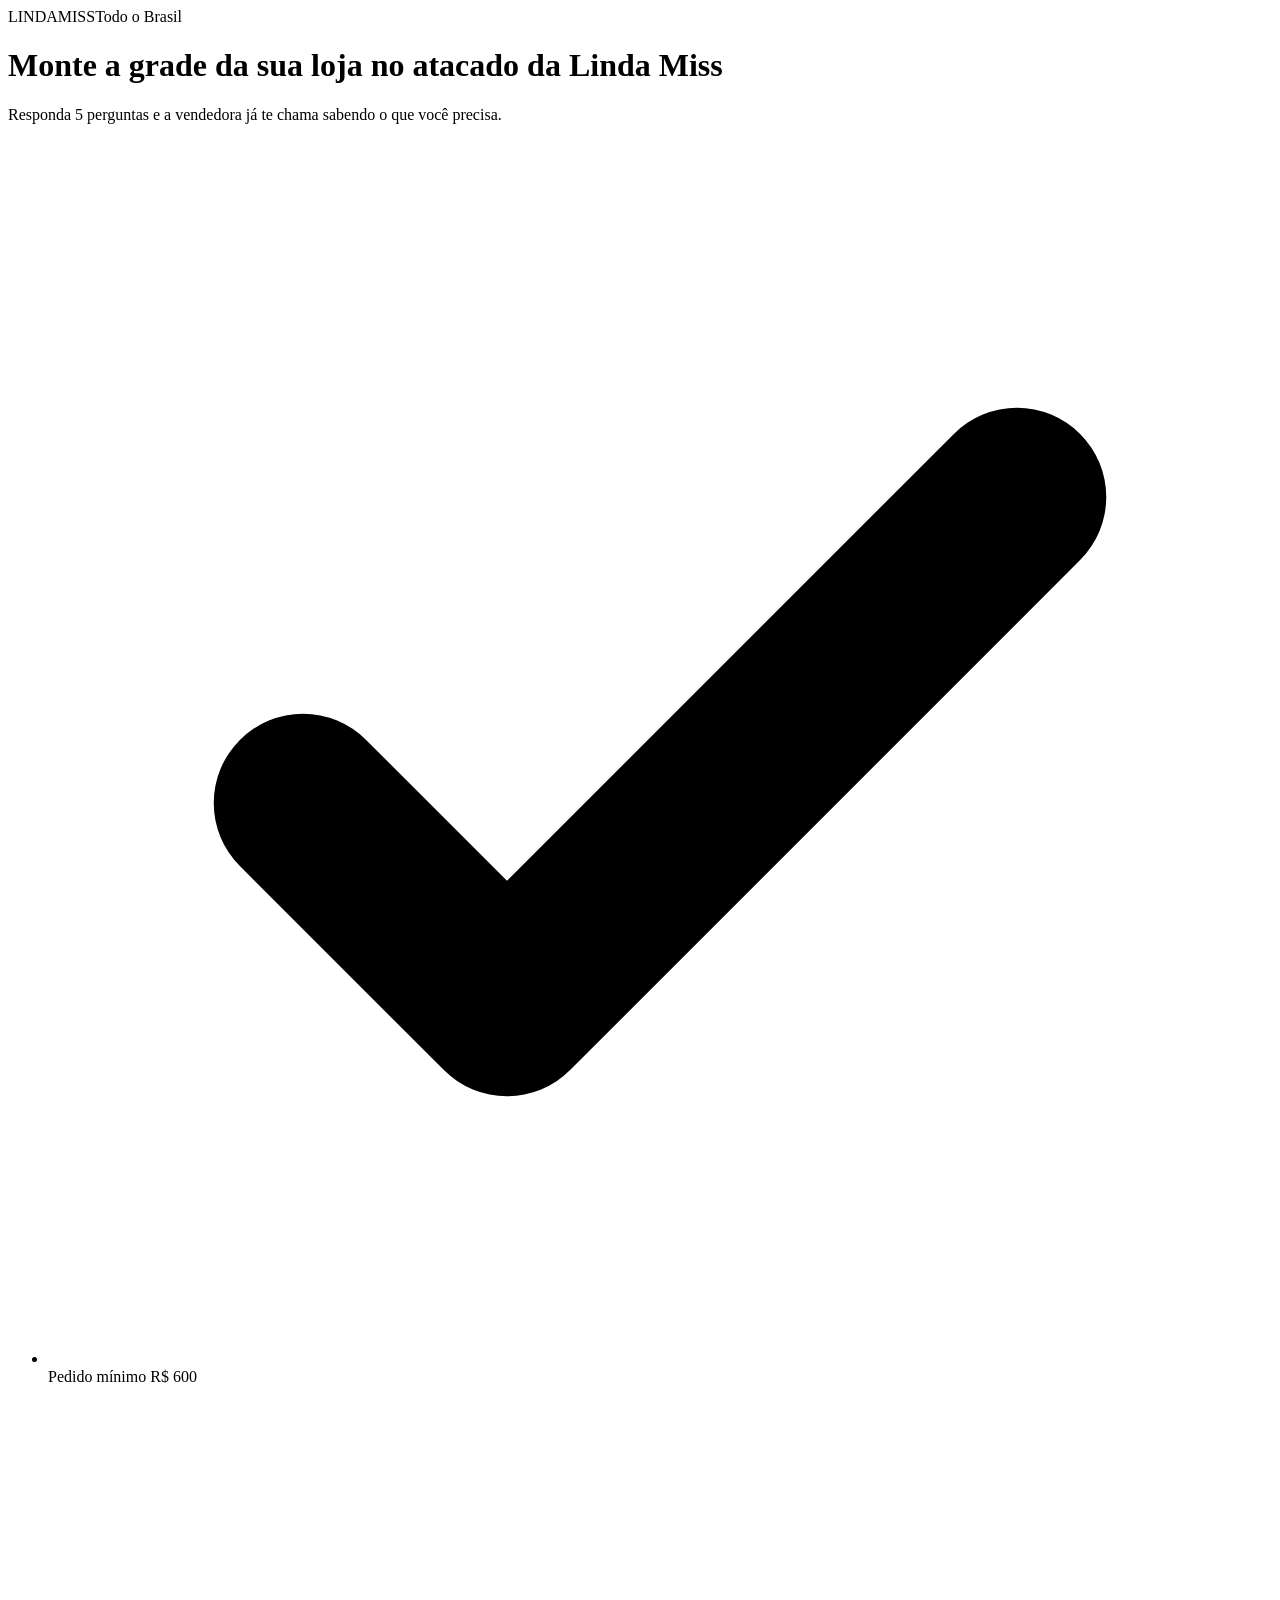
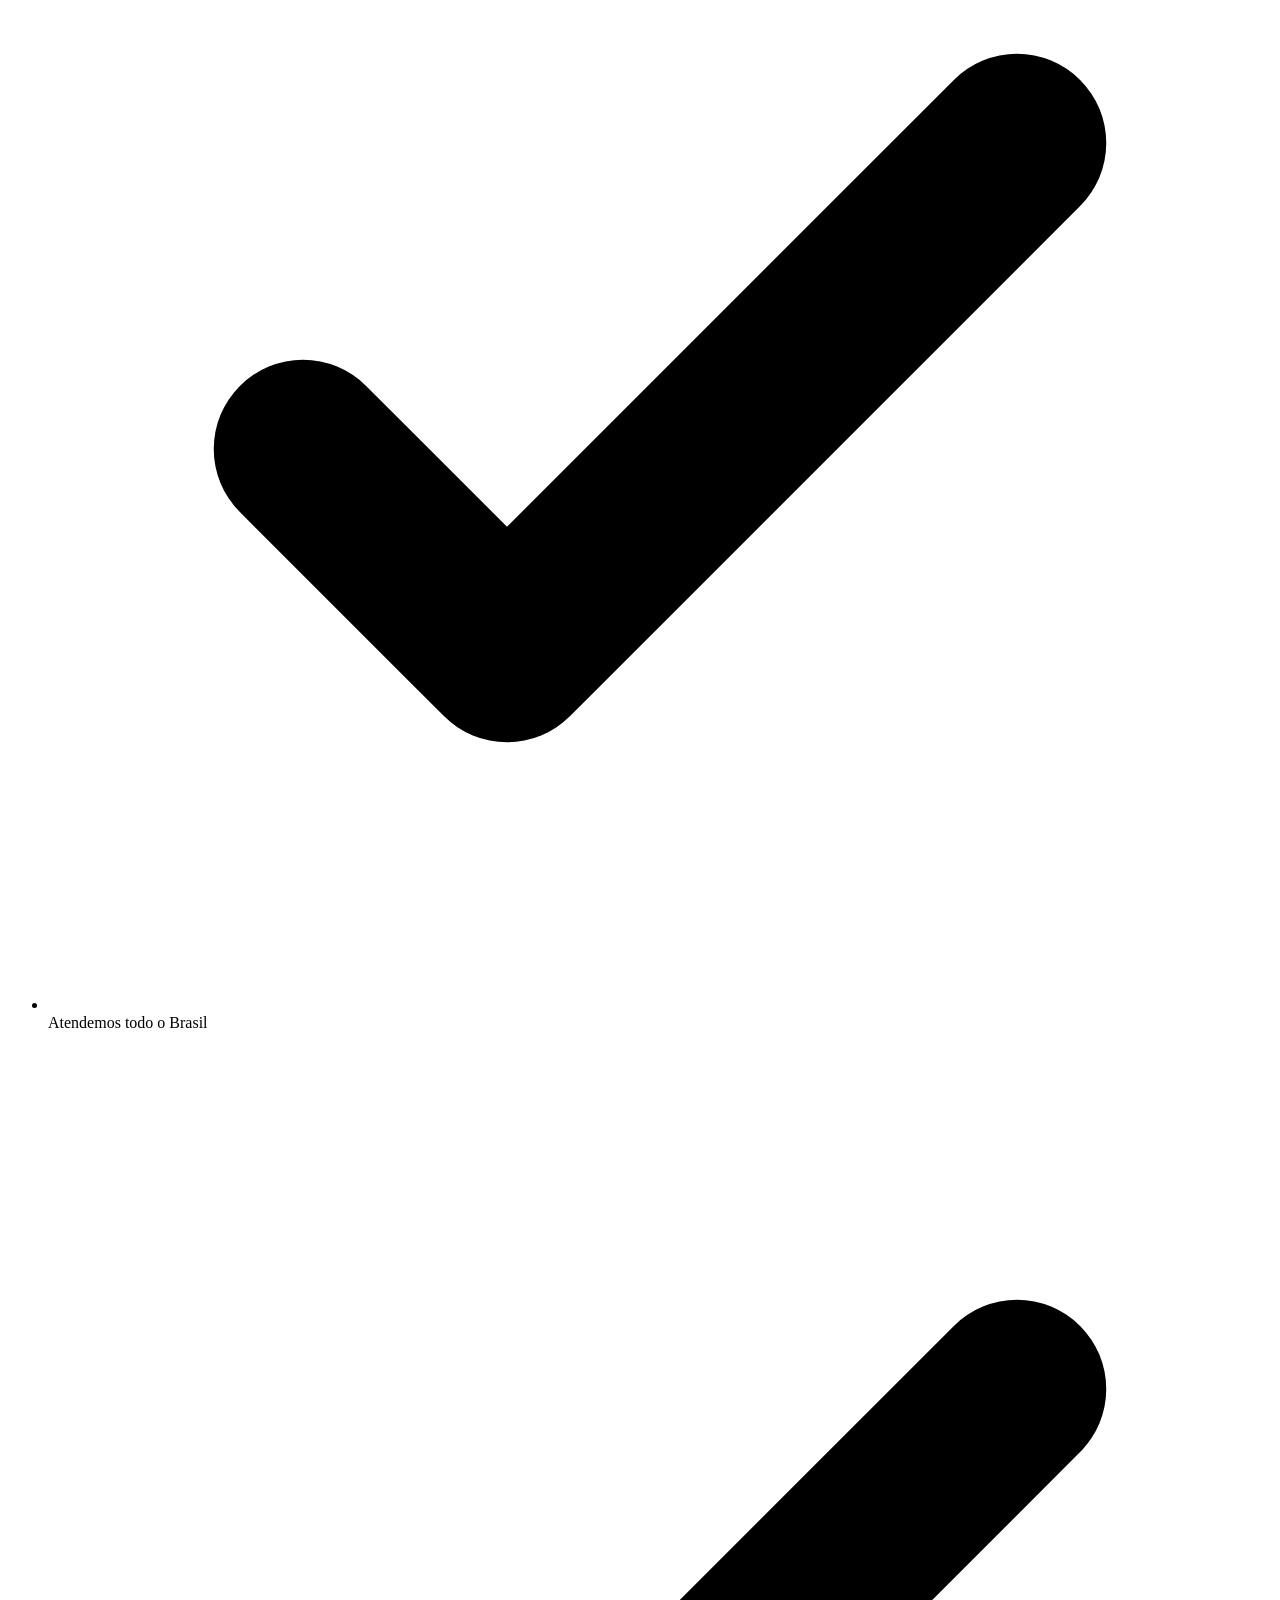
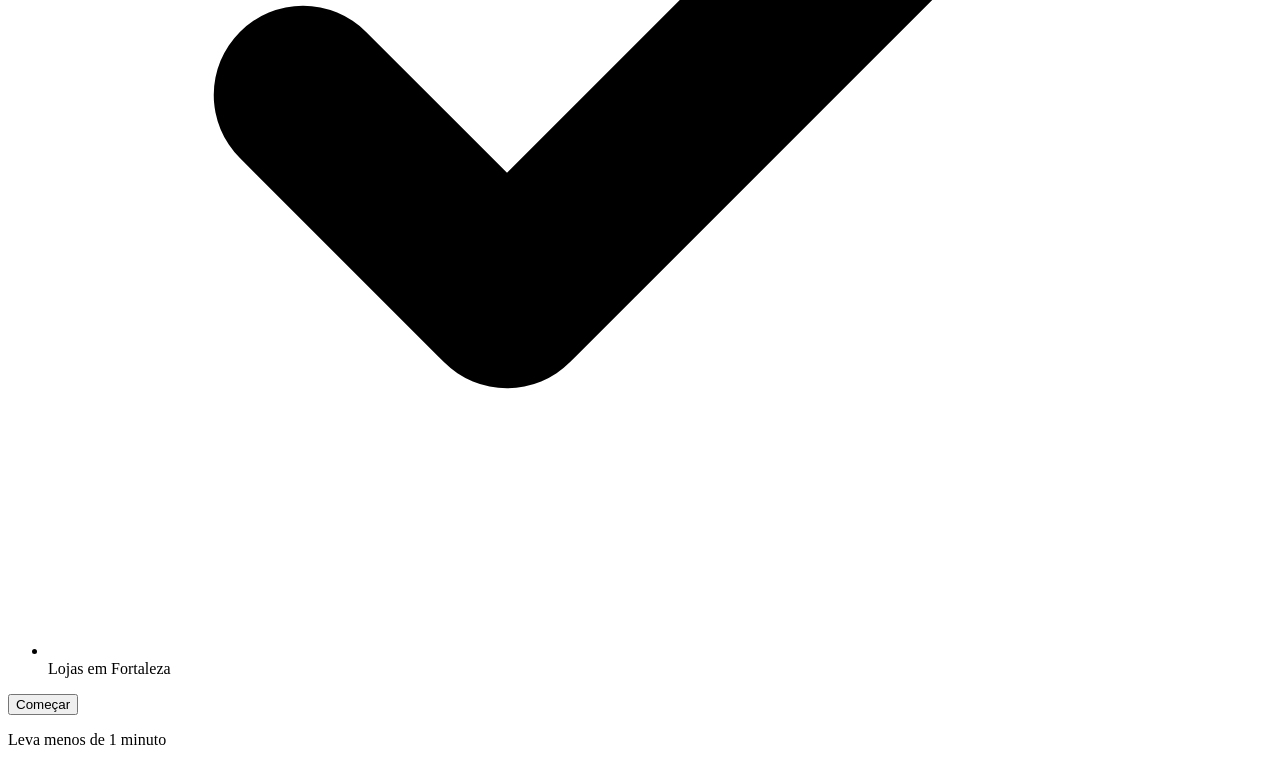
==== commit 198a92f8: "Voltar para o endereço do GitHub Pages, sem depender de DNS Remove o CNAME e reconstrói com basePath" ====
--- a/index.html
+++ b/index.html
@@ -1,4 +1,4 @@
-<!DOCTYPE html><html lang="pt-BR"><head><meta charSet="utf-8"/><meta name="viewport" content="width=device-width, initial-scale=1"/><link rel="stylesheet" href="/_next/static/chunks/0pns9bt_max6a.css" data-precedence="next"/><link rel="preload" as="script" fetchPriority="low" href="/_next/static/chunks/2-xwlmnlyaeq1.js"/><script src="/_next/static/chunks/3fy_b2e1xac-s.js" async=""></script><script src="/_next/static/chunks/05tem0visqf24.js" async=""></script><script src="/_next/static/chunks/turbopack-0192ip6_jhaq9.js" async=""></script><script src="/_next/static/chunks/0ys72icvqzj53.js" async="" crossorigin=""></script><script src="/_next/static/chunks/3dd_kevkma1bw.js" async="" crossorigin=""></script><link rel="preload" href="https://fonts.googleapis.com/css2?family=Jost:wght@400;500;600;700&amp;family=Inter:wght@400;500;600;700&amp;display=swap" as="style"/><meta name="theme-color" content="#14100b"/><title>Linda Miss — Monte a grade da sua loja no atacado da Linda Miss</title><meta name="description" content="Responda 5 perguntas e a vendedora já te chama sabendo o que você precisa."/><meta property="og:title" content="Linda Miss — Monte a grade da sua loja no atacado da Linda Miss"/><meta property="og:description" content="Responda 5 perguntas e a vendedora já te chama sabendo o que você precisa."/><meta property="og:locale" content="pt_BR"/><meta property="og:type" content="website"/><meta name="twitter:card" content="summary"/><meta name="twitter:title" content="Linda Miss — Monte a grade da sua loja no atacado da Linda Miss"/><meta name="twitter:description" content="Responda 5 perguntas e a vendedora já te chama sabendo o que você precisa."/><link rel="icon" href="/icon.svg?icon.2iq1p805z_yy6.svg" sizes="any" type="image/svg+xml"/><link rel="preconnect" href="https://fonts.googleapis.com"/><link rel="preconnect" href="https://fonts.gstatic.com" crossorigin=""/><link rel="stylesheet" href="https://fonts.googleapis.com/css2?family=Jost:wght@400;500;600;700&amp;family=Inter:wght@400;500;600;700&amp;display=swap"/><style>:root{
+<!DOCTYPE html><html lang="pt-BR"><head><meta charSet="utf-8"/><meta name="viewport" content="width=device-width, initial-scale=1"/><link rel="stylesheet" href="/linda-miss-funil/_next/static/chunks/0pns9bt_max6a.css" data-precedence="next"/><link rel="preload" as="script" fetchPriority="low" href="/linda-miss-funil/_next/static/chunks/2-xwlmnlyaeq1.js"/><script src="/linda-miss-funil/_next/static/chunks/009loer_0pnzq.js" async=""></script><script src="/linda-miss-funil/_next/static/chunks/05tem0visqf24.js" async=""></script><script src="/linda-miss-funil/_next/static/chunks/turbopack-43qis8oghbnfn.js" async=""></script><script src="/linda-miss-funil/_next/static/chunks/0ys72icvqzj53.js" async="" crossorigin=""></script><script src="/linda-miss-funil/_next/static/chunks/3dd_kevkma1bw.js" async="" crossorigin=""></script><link rel="preload" href="https://fonts.googleapis.com/css2?family=Jost:wght@400;500;600;700&amp;family=Inter:wght@400;500;600;700&amp;display=swap" as="style"/><meta name="theme-color" content="#14100b"/><title>Linda Miss — Monte a grade da sua loja no atacado da Linda Miss</title><meta name="description" content="Responda 5 perguntas e a vendedora já te chama sabendo o que você precisa."/><meta property="og:title" content="Linda Miss — Monte a grade da sua loja no atacado da Linda Miss"/><meta property="og:description" content="Responda 5 perguntas e a vendedora já te chama sabendo o que você precisa."/><meta property="og:locale" content="pt_BR"/><meta property="og:type" content="website"/><meta name="twitter:card" content="summary"/><meta name="twitter:title" content="Linda Miss — Monte a grade da sua loja no atacado da Linda Miss"/><meta name="twitter:description" content="Responda 5 perguntas e a vendedora já te chama sabendo o que você precisa."/><link rel="icon" href="/linda-miss-funil/icon.svg?icon.2iq1p805z_yy6.svg" sizes="any" type="image/svg+xml"/><link rel="preconnect" href="https://fonts.googleapis.com"/><link rel="preconnect" href="https://fonts.gstatic.com" crossorigin=""/><link rel="stylesheet" href="https://fonts.googleapis.com/css2?family=Jost:wght@400;500;600;700&amp;family=Inter:wght@400;500;600;700&amp;display=swap"/><style>:root{
   --cor-fundo:#14100b;
   --cor-superficie:#1e1811;
   --cor-superficie2:#2a2118;
@@ -10,4 +10,4 @@
   --cor-destaque:#f49308;
   --fonte-display:'Jost';
   --fonte-corpo:'Inter';
-}</style><script src="/_next/static/chunks/0cz1d0mv5g_q7.js" noModule=""></script></head><body><div hidden=""><!--$--><!--/$--></div><div class="flex min-h-dvh flex-col bg-base"><header class="sticky top-0 z-10 bg-base"><div class="mx-auto flex w-full max-w-[520px] items-center justify-between px-5 pb-3 pt-4"><span class="font-display text-2xl font-bold tracking-tight text-ink">LINDA<span class="text-brand">MISS</span></span><span class="font-display text-xs font-semibold uppercase tracking-[0.18em] text-ink-dim">Todo o Brasil</span></div><div class="trilha overflow-hidden" role="progressbar" aria-valuenow="0" aria-valuemin="0" aria-valuemax="100" aria-label="Progresso"><div class="trilha-preenchida" style="--preenchimento:0%"></div></div></header><main class="mx-auto flex w-full max-w-[520px] flex-1 flex-col justify-center px-5 py-8"><div class="slide-in flex flex-col gap-6"><h1 class="font-display text-[2.75rem] font-bold leading-[0.95] text-ink">Monte a grade da sua loja no atacado da Linda Miss</h1><p class="text-[17px] leading-relaxed text-ink-dim"><span>Responda 5 perguntas e a vendedora já te chama sabendo o que você precisa.</span></p><ul class="flex flex-col gap-2"><li class="flex items-center gap-2 text-[15px] text-ink"><span class="flex size-5 shrink-0 items-center justify-center rounded-full bg-brand text-brand-ink"><svg viewBox="0 0 24 24" class="size-3" fill="none" stroke="currentColor" stroke-width="3.5"><path d="m5 13 4 4L19 7" stroke-linecap="round" stroke-linejoin="round"></path></svg></span>Pedido mínimo R$ 600</li><li class="flex items-center gap-2 text-[15px] text-ink"><span class="flex size-5 shrink-0 items-center justify-center rounded-full bg-brand text-brand-ink"><svg viewBox="0 0 24 24" class="size-3" fill="none" stroke="currentColor" stroke-width="3.5"><path d="m5 13 4 4L19 7" stroke-linecap="round" stroke-linejoin="round"></path></svg></span>Atendemos todo o Brasil</li><li class="flex items-center gap-2 text-[15px] text-ink"><span class="flex size-5 shrink-0 items-center justify-center rounded-full bg-brand text-brand-ink"><svg viewBox="0 0 24 24" class="size-3" fill="none" stroke="currentColor" stroke-width="3.5"><path d="m5 13 4 4L19 7" stroke-linecap="round" stroke-linejoin="round"></path></svg></span>Lojas em Fortaleza</li></ul><button type="button" class="block w-full rounded-xl bg-brand px-5 py-4 text-center font-display text-lg font-bold uppercase tracking-wide text-brand-ink transition-transform active:scale-[0.99]">Começar</button><p class="-mt-3 text-center text-[13px] text-ink-dim">Leva menos de 1 minuto</p></div></main></div><!--$--><!--/$--><noscript><img height="1" width="1" style="display:none" alt="" src="https://www.facebook.com/tr?id=618019440610225&amp;ev=PageView&amp;noscript=1"/></noscript><script src="/_next/static/chunks/2-xwlmnlyaeq1.js" id="_R_" async=""></script><script>(self.__next_f=self.__next_f||[]).push([0])</script><script>self.__next_f.push([1,"1:\"$Sreact.fragment\"\n2:I[39756,[\"/_next/static/chunks/0ys72icvqzj53.js\"],\"default\"]\n3:I[37457,[\"/_next/static/chunks/0ys72icvqzj53.js\"],\"default\"]\n4:I[52510,[\"/_next/static/chunks/0ys72icvqzj53.js\"],\"default\"]\n5:I[88504,[\"/_next/static/chunks/0ys72icvqzj53.js\",\"/_next/static/chunks/3dd_kevkma1bw.js\"],\"default\"]\n6:I[97367,[\"/_next/static/chunks/0ys72icvqzj53.js\"],\"OutletBoundary\"]\n7:\"$Sreact.suspense\"\n9:I[97367,[\"/_next/static/chunks/0ys72icvqzj53.js\"],\"ViewportBoundary\"]\nb:I[97367,[\"/_next/static/chunks/0ys72icvqzj53.js\"],\"MetadataBoundary\"]\nd:I[68027,[\"/_next/static/chunks/0ys72icvqzj53.js\"],\"default\",1]\n:HL[\"/_next/static/chunks/0pns9bt_max6a.css\",\"style\"]\n:HL[\"https://fonts.googleapis.com/css2?family=Jost:wght@400;500;600;700\u0026family=Inter:wght@400;500;600;700\u0026display=swap\",\"style\"]\n0:{\"P\":null,\"c\":[\"\",\"\"],\"q\":\"\",\"i\":false,\"f\":[[[\"\",{\"children\":[\"__PAGE__\",{},\"$undefined\",\"$undefined\",4608]},\"$undefined\",\"$undefined\",4624],[[\"$\",\"$1\",\"c\",{\"children\":[[[\"$\",\"link\",\"0\",{\"rel\":\"stylesheet\",\"href\":\"/_next/static/chunks/0pns9bt_max6a.css\",\"precedence\":\"next\",\"crossOrigin\":\"$undefined\",\"nonce\":\"$undefined\"}],[\"$\",\"script\",\"script-0\",{\"src\":\"/_next/static/chunks/0ys72icvqzj53.js\",\"async\":true,\"nonce\":\"$undefined\"}]],[\"$\",\"html\",null,{\"lang\":\"pt-BR\",\"children\":[[\"$\",\"head\",null,{\"children\":[[\"$\",\"link\",null,{\"rel\":\"preconnect\",\"href\":\"https://fonts.googleapis.com\"}],[\"$\",\"link\",null,{\"rel\":\"preconnect\",\"href\":\"https://fonts.gstatic.com\",\"crossOrigin\":\"\"}],[\"$\",\"link\",null,{\"rel\":\"stylesheet\",\"href\":\"https://fonts.googleapis.com/css2?family=Jost:wght@400;500;600;700\u0026family=Inter:wght@400;500;600;700\u0026display=swap\"}],[\"$\",\"style\",null,{\"dangerouslySetInnerHTML\":{\"__html\":\":root{\\n  --cor-fundo:#14100b;\\n  --cor-superficie:#1e1811;\\n  --cor-superficie2:#2a2118;\\n  --cor-borda:#3a2e20;\\n  --cor-texto:#fff6ea;\\n  --cor-texto-suave:#c0ae97;\\n  --cor-acao:#f49308;\\n  --cor-acao-texto:#14100b;\\n  --cor-destaque:#f49308;\\n  --fonte-display:'Jost';\\n  --fonte-corpo:'Inter';\\n}\"}}]]}],[\"$\",\"body\",null,{\"children\":[[\"$\",\"$L2\",null,{\"parallelRouterKey\":\"children\",\"error\":\"$undefined\",\"errorStyles\":\"$undefined\",\"errorScripts\":\"$undefined\",\"template\":[\"$\",\"$L3\",null,{}],\"templateStyles\":\"$undefined\",\"templateScripts\":\"$undefined\",\"notFound\":[[[\"$\",\"title\",null,{\"children\":\"404: This page could not be found.\"}],[\"$\",\"div\",null,{\"style\":{\"fontFamily\":\"system-ui,\\\"Segoe UI\\\",Roboto,Helvetica,Arial,sans-serif,\\\"Apple Color Emoji\\\",\\\"Segoe UI Emoji\\\"\",\"height\":\"100vh\",\"textAlign\":\"center\",\"display\":\"flex\",\"flexDirection\":\"column\",\"alignItems\":\"center\",\"justifyContent\":\"center\"},\"children\":[\"$\",\"div\",null,{\"children\":[[\"$\",\"style\",null,{\"dangerouslySetInnerHTML\":{\"__html\":\"body{color:#000;background:#fff;margin:0}.next-error-h1{border-right:1px solid rgba(0,0,0,.3)}@media (prefers-color-scheme:dark){body{color:#fff;background:#000}.next-error-h1{border-right:1px solid rgba(255,255,255,.3)}}\"}}],[\"$\",\"h1\",null,{\"className\":\"next-error-h1\",\"style\":{\"display\":\"inline-block\",\"margin\":\"0 20px 0 0\",\"padding\":\"0 23px 0 0\",\"fontSize\":24,\"fontWeight\":500,\"verticalAlign\":\"top\",\"lineHeight\":\"49px\"},\"children\":404}],[\"$\",\"div\",null,{\"style\":{\"display\":\"inline-block\"},\"children\":[\"$\",\"h2\",null,{\"style\":{\"fontSize\":14,\"fontWeight\":400,\"lineHeight\":\"49px\",\"margin\":0},\"children\":\"This page could not be found.\"}]}]]}]}]],[]],\"forbidden\":\"$undefined\",\"unauthorized\":\"$undefined\"}],[\"$\",\"$L4\",null,{}]]}]]}]]}],{\"children\":[[\"$\",\"$1\",\"c\",{\"children\":[[\"$\",\"$L5\",null,{}],[[\"$\",\"script\",\"script-0\",{\"src\":\"/_next/static/chunks/3dd_kevkma1bw.js\",\"async\":true,\"nonce\":\"$undefined\"}]],[\"$\",\"$L6\",null,{\"children\":[\"$\",\"$7\",null,{\"name\":\"Next.MetadataOutlet\",\"children\":\"$@8\"}]}]]}],{},null,false,null]},null,false,null],[\"$\",\"$1\",\"h\",{\"children\":[null,[\"$\",\"$L9\",null,{\"children\":\"$La\"}],[\"$\",\"div\",null,{\"hidden\":true,\"children\":[\"$\",\"$Lb\",null,{\"children\":[\"$\",\"$7\",null,{\"name\":\"Next.Metadata\",\"children\":\"$Lc\"}]}]}],null]}],false]],\"m\":\"$undefined\",\"G\":[\"$d\",[[\"$\",\"link\",\"0\",{\"rel\":\"stylesheet\",\"href\":\"/_next/static/chunks/0pns9bt_max6a.css\",\"precedence\":\"next\",\"crossOrigin\":\"$undefined\",\"nonce\":\"$undefined\"}]]],\"S\":true,\"h\":null,\"r\":\"$undefined\",\"s\":\"$undefined\",\"a\":\"$undefined\",\"l\":\"$undefined\",\"p\":\"$undefined\",\"d\":\"$undefined\",\"b\":\"gp0pfZBw9mPnFiKII07Wc\"}\na:[[\"$\",\"meta\",\"0\",{\"charSet\":\"utf-8\"}],[\"$\",\"meta\",\"1\",{\"name\":\"viewport\",\"content\":\"width=device-width, initial-scale=1\"}],[\"$\",\"meta\",\"2\",{\"name\":\"theme-color\",\"content\":\"#14100b\"}]]\ne:I[27201,[\"/_next/static/chunks/0ys72icvqzj53.js\"],\"IconMark\"]\n8:null\nc:[[\"$\",\"title\",\"0\",{\"children\":\"Linda Miss — Monte a grade da sua loja no atacado da Linda Miss\"}],[\"$\",\"meta\",\"1\",{\"name\":\"description\",\"content\":\"Responda 5 perguntas e a vendedora já te chama sabendo o que você precisa.\"}],[\"$\",\"meta\",\"2\",{\"property\":\"og:title\",\"content\":\"Linda Miss — Monte a grade da sua loja no atacado da Linda Miss\"}],[\"$\",\"meta\",\"3\",{\"property\":\"og:description\",\"content\":\"Responda 5 perguntas e a vendedora já te chama sabendo o que você precisa.\"}],[\"$\",\"meta\",\"4\",{\"property\":\"og:locale\",\"content\":\"pt_BR\"}],[\"$\",\"meta\",\"5\",{\"property\":\"og:type\",\"content\":\"website\"}],[\"$\",\"meta\",\"6\",{\"name\":\"twitter:card\",\"content\":\"summary\"}],[\"$\",\"meta\",\"7\",{\"name\":\"twitter:title\",\"content\":\"Linda Miss — Monte a grade da sua loja no atacado da Linda Miss\"}],[\"$\",\"meta\",\"8\",{\"name\":\"twitter:description\",\"content\":\"Responda 5 perguntas e a vendedora já te chama sabendo o que você precisa.\"}],[\"$\",\"link\",\"9\",{\"rel\":\"icon\",\"href\":\"/icon.svg?icon.2iq1p805z_yy6.svg\",\"sizes\":\"any\",\"type\":\"image/svg+xml\"}],[\"$\",\"$Le\",\"10\",{}]]\n"])</script></body></html>+}</style><script src="/linda-miss-funil/_next/static/chunks/0cz1d0mv5g_q7.js" noModule=""></script></head><body><div hidden=""><!--$--><!--/$--></div><div class="flex min-h-dvh flex-col bg-base"><header class="sticky top-0 z-10 bg-base"><div class="mx-auto flex w-full max-w-[520px] items-center justify-between px-5 pb-3 pt-4"><span class="font-display text-2xl font-bold tracking-tight text-ink">LINDA<span class="text-brand">MISS</span></span><span class="font-display text-xs font-semibold uppercase tracking-[0.18em] text-ink-dim">Todo o Brasil</span></div><div class="trilha overflow-hidden" role="progressbar" aria-valuenow="0" aria-valuemin="0" aria-valuemax="100" aria-label="Progresso"><div class="trilha-preenchida" style="--preenchimento:0%"></div></div></header><main class="mx-auto flex w-full max-w-[520px] flex-1 flex-col justify-center px-5 py-8"><div class="slide-in flex flex-col gap-6"><h1 class="font-display text-[2.75rem] font-bold leading-[0.95] text-ink">Monte a grade da sua loja no atacado da Linda Miss</h1><p class="text-[17px] leading-relaxed text-ink-dim"><span>Responda 5 perguntas e a vendedora já te chama sabendo o que você precisa.</span></p><ul class="flex flex-col gap-2"><li class="flex items-center gap-2 text-[15px] text-ink"><span class="flex size-5 shrink-0 items-center justify-center rounded-full bg-brand text-brand-ink"><svg viewBox="0 0 24 24" class="size-3" fill="none" stroke="currentColor" stroke-width="3.5"><path d="m5 13 4 4L19 7" stroke-linecap="round" stroke-linejoin="round"></path></svg></span>Pedido mínimo R$ 600</li><li class="flex items-center gap-2 text-[15px] text-ink"><span class="flex size-5 shrink-0 items-center justify-center rounded-full bg-brand text-brand-ink"><svg viewBox="0 0 24 24" class="size-3" fill="none" stroke="currentColor" stroke-width="3.5"><path d="m5 13 4 4L19 7" stroke-linecap="round" stroke-linejoin="round"></path></svg></span>Atendemos todo o Brasil</li><li class="flex items-center gap-2 text-[15px] text-ink"><span class="flex size-5 shrink-0 items-center justify-center rounded-full bg-brand text-brand-ink"><svg viewBox="0 0 24 24" class="size-3" fill="none" stroke="currentColor" stroke-width="3.5"><path d="m5 13 4 4L19 7" stroke-linecap="round" stroke-linejoin="round"></path></svg></span>Lojas em Fortaleza</li></ul><button type="button" class="block w-full rounded-xl bg-brand px-5 py-4 text-center font-display text-lg font-bold uppercase tracking-wide text-brand-ink transition-transform active:scale-[0.99]">Começar</button><p class="-mt-3 text-center text-[13px] text-ink-dim">Leva menos de 1 minuto</p></div></main></div><!--$--><!--/$--><noscript><img height="1" width="1" style="display:none" alt="" src="https://www.facebook.com/tr?id=618019440610225&amp;ev=PageView&amp;noscript=1"/></noscript><script src="/linda-miss-funil/_next/static/chunks/2-xwlmnlyaeq1.js" id="_R_" async=""></script><script>(self.__next_f=self.__next_f||[]).push([0])</script><script>self.__next_f.push([1,"1:\"$Sreact.fragment\"\n2:I[39756,[\"/linda-miss-funil/_next/static/chunks/0ys72icvqzj53.js\"],\"default\"]\n3:I[37457,[\"/linda-miss-funil/_next/static/chunks/0ys72icvqzj53.js\"],\"default\"]\n4:I[52510,[\"/linda-miss-funil/_next/static/chunks/0ys72icvqzj53.js\"],\"default\"]\n5:I[88504,[\"/linda-miss-funil/_next/static/chunks/0ys72icvqzj53.js\",\"/linda-miss-funil/_next/static/chunks/3dd_kevkma1bw.js\"],\"default\"]\n6:I[97367,[\"/linda-miss-funil/_next/static/chunks/0ys72icvqzj53.js\"],\"OutletBoundary\"]\n7:\"$Sreact.suspense\"\n9:I[97367,[\"/linda-miss-funil/_next/static/chunks/0ys72icvqzj53.js\"],\"ViewportBoundary\"]\nb:I[97367,[\"/linda-miss-funil/_next/static/chunks/0ys72icvqzj53.js\"],\"MetadataBoundary\"]\nd:I[68027,[\"/linda-miss-funil/_next/static/chunks/0ys72icvqzj53.js\"],\"default\",1]\n:HL[\"/linda-miss-funil/_next/static/chunks/0pns9bt_max6a.css\",\"style\"]\n:HL[\"https://fonts.googleapis.com/css2?family=Jost:wght@400;500;600;700\u0026family=Inter:wght@400;500;600;700\u0026display=swap\",\"style\"]\n0:{\"P\":null,\"c\":[\"\",\"\"],\"q\":\"\",\"i\":false,\"f\":[[[\"\",{\"children\":[\"__PAGE__\",{},\"$undefined\",\"$undefined\",4608]},\"$undefined\",\"$undefined\",4624],[[\"$\",\"$1\",\"c\",{\"children\":[[[\"$\",\"link\",\"0\",{\"rel\":\"stylesheet\",\"href\":\"/linda-miss-funil/_next/static/chunks/0pns9bt_max6a.css\",\"precedence\":\"next\",\"crossOrigin\":\"$undefined\",\"nonce\":\"$undefined\"}],[\"$\",\"script\",\"script-0\",{\"src\":\"/linda-miss-funil/_next/static/chunks/0ys72icvqzj53.js\",\"async\":true,\"nonce\":\"$undefined\"}]],[\"$\",\"html\",null,{\"lang\":\"pt-BR\",\"children\":[[\"$\",\"head\",null,{\"children\":[[\"$\",\"link\",null,{\"rel\":\"preconnect\",\"href\":\"https://fonts.googleapis.com\"}],[\"$\",\"link\",null,{\"rel\":\"preconnect\",\"href\":\"https://fonts.gstatic.com\",\"crossOrigin\":\"\"}],[\"$\",\"link\",null,{\"rel\":\"stylesheet\",\"href\":\"https://fonts.googleapis.com/css2?family=Jost:wght@400;500;600;700\u0026family=Inter:wght@400;500;600;700\u0026display=swap\"}],[\"$\",\"style\",null,{\"dangerouslySetInnerHTML\":{\"__html\":\":root{\\n  --cor-fundo:#14100b;\\n  --cor-superficie:#1e1811;\\n  --cor-superficie2:#2a2118;\\n  --cor-borda:#3a2e20;\\n  --cor-texto:#fff6ea;\\n  --cor-texto-suave:#c0ae97;\\n  --cor-acao:#f49308;\\n  --cor-acao-texto:#14100b;\\n  --cor-destaque:#f49308;\\n  --fonte-display:'Jost';\\n  --fonte-corpo:'Inter';\\n}\"}}]]}],[\"$\",\"body\",null,{\"children\":[[\"$\",\"$L2\",null,{\"parallelRouterKey\":\"children\",\"error\":\"$undefined\",\"errorStyles\":\"$undefined\",\"errorScripts\":\"$undefined\",\"template\":[\"$\",\"$L3\",null,{}],\"templateStyles\":\"$undefined\",\"templateScripts\":\"$undefined\",\"notFound\":[[[\"$\",\"title\",null,{\"children\":\"404: This page could not be found.\"}],[\"$\",\"div\",null,{\"style\":{\"fontFamily\":\"system-ui,\\\"Segoe UI\\\",Roboto,Helvetica,Arial,sans-serif,\\\"Apple Color Emoji\\\",\\\"Segoe UI Emoji\\\"\",\"height\":\"100vh\",\"textAlign\":\"center\",\"display\":\"flex\",\"flexDirection\":\"column\",\"alignItems\":\"center\",\"justifyContent\":\"center\"},\"children\":[\"$\",\"div\",null,{\"children\":[[\"$\",\"style\",null,{\"dangerouslySetInnerHTML\":{\"__html\":\"body{color:#000;background:#fff;margin:0}.next-error-h1{border-right:1px solid rgba(0,0,0,.3)}@media (prefers-color-scheme:dark){body{color:#fff;background:#000}.next-error-h1{border-right:1px solid rgba(255,255,255,.3)}}\"}}],[\"$\",\"h1\",null,{\"className\":\"next-error-h1\",\"style\":{\"display\":\"inline-block\",\"margin\":\"0 20px 0 0\",\"padding\":\"0 23px 0 0\",\"fontSize\":24,\"fontWeight\":500,\"verticalAlign\":\"top\",\"lineHeight\":\"49px\"},\"children\":404}],[\"$\",\"div\",null,{\"style\":{\"display\":\"inline-block\"},\"children\":[\"$\",\"h2\",null,{\"style\":{\"fontSize\":14,\"fontWeight\":400,\"lineHeight\":\"49px\",\"margin\":0},\"children\":\"This page could not be found.\"}]}]]}]}]],[]],\"forbidden\":\"$undefined\",\"unauthorized\":\"$undefined\"}],[\"$\",\"$L4\",null,{}]]}]]}]]}],{\"children\":[[\"$\",\"$1\",\"c\",{\"children\":[[\"$\",\"$L5\",null,{}],[[\"$\",\"script\",\"script-0\",{\"src\":\"/linda-miss-funil/_next/static/chunks/3dd_kevkma1bw.js\",\"async\":true,\"nonce\":\"$undefined\"}]],[\"$\",\"$L6\",null,{\"children\":[\"$\",\"$7\",null,{\"name\":\"Next.MetadataOutlet\",\"children\":\"$@8\"}]}]]}],{},null,false,null]},null,false,null],[\"$\",\"$1\",\"h\",{\"children\":[null,[\"$\",\"$L9\",null,{\"children\":\"$La\"}],[\"$\",\"div\",null,{\"hidden\":true,\"children\":[\"$\",\"$Lb\",null,{\"children\":[\"$\",\"$7\",null,{\"name\":\"Next.Metadata\",\"children\":\"$Lc\"}]}]}],null]}],false]],\"m\":\"$undefined\",\"G\":[\"$d\",[[\"$\",\"link\",\"0\",{\"rel\":\"stylesheet\",\"href\":\"/linda-miss-funil/_next/static/chunks/0pns9bt_max6a.css\",\"precedence\":\"next\",\"crossOrigin\":\"$undefined\",\"nonce\":\"$undefined\"}]]],\"S\":true,\"h\":null,\"r\":\"$undefined\",\"s\":\"$undefined\",\"a\":\"$undefined\",\"l\":\"$undefined\",\"p\":\"$undefined\",\"d\":\"$undefined\",\"b\":\"gRKfIiF1vjKpFaX8GlMkX\"}\na:[[\"$\",\"meta\",\"0\",{\"charSet\":\"utf-8\"}],[\"$\",\"meta\",\"1\",{\"name\":\"viewport\",\"content\":\"width=device-width, initial-scale=1\"}],[\"$\",\"meta\",\"2\",{\"name\":\"theme-color\",\"content\":\"#14100b\"}]]\ne:I[27201,[\"/linda-miss-funil/_next/static/chunks/0ys72icvqzj53.js\"],\"IconMark\"]\n8:null\nc:[[\"$\",\"title\",\"0\",{\"children\":\"Linda Miss — Monte a grade da sua loja no atacado da Linda Miss\"}],[\"$\",\"meta\",\"1\",{\"name\":\"description\",\"content\":\"Responda 5 perguntas e a vendedora já te chama sabendo o que você precisa.\"}],[\"$\",\"meta\",\"2\",{\"property\":\"og:title\",\"content\":\"Linda Miss — Monte a grade da sua loja no atacado da Linda Miss\"}],[\"$\",\"meta\",\"3\",{\"property\":\"og:description\",\"content\":\"Responda 5 perguntas e a vendedora já te chama sabendo o que você precisa.\"}],[\"$\",\"meta\",\"4\",{\"property\":\"og:locale\",\"content\":\"pt_BR\"}],[\"$\",\"meta\",\"5\",{\"property\":\"og:type\",\"content\":\"website\"}],[\"$\",\"meta\",\"6\",{\"name\":\"twitter:card\",\"content\":\"summary\"}],[\"$\",\"meta\",\"7\",{\"name\":\"twitter:title\",\"content\":\"Linda Miss — Monte a grade da sua loja no atacado da Linda Miss\"}],[\"$\",\"meta\",\"8\",{\"name\":\"twitter:description\",\"content\":\"Responda 5 perguntas e a vendedora já te chama sabendo o que você precisa.\"}],[\"$\",\"link\",\"9\",{\"rel\":\"icon\",\"href\":\"/linda-miss-funil/icon.svg?icon.2iq1p805z_yy6.svg\",\"sizes\":\"any\",\"type\":\"image/svg+xml\"}],[\"$\",\"$Le\",\"10\",{}]]\n"])</script></body></html>
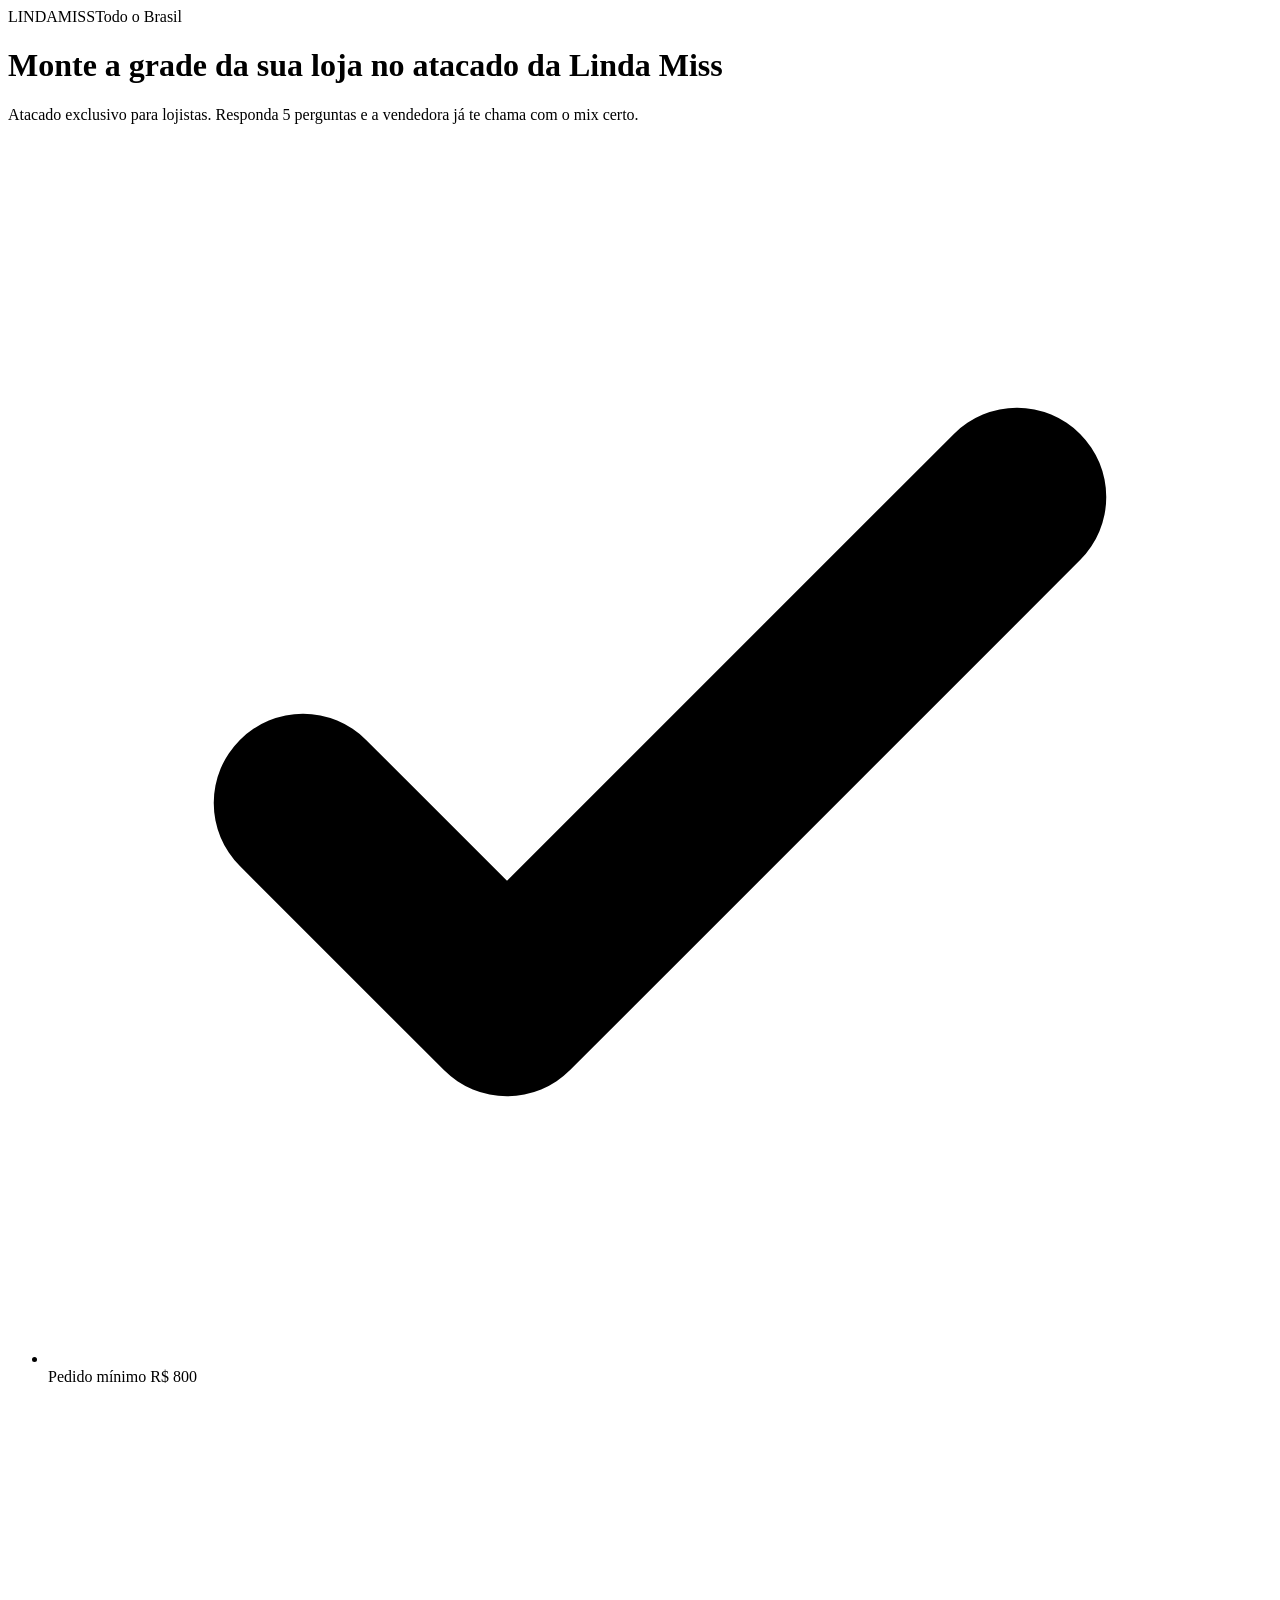
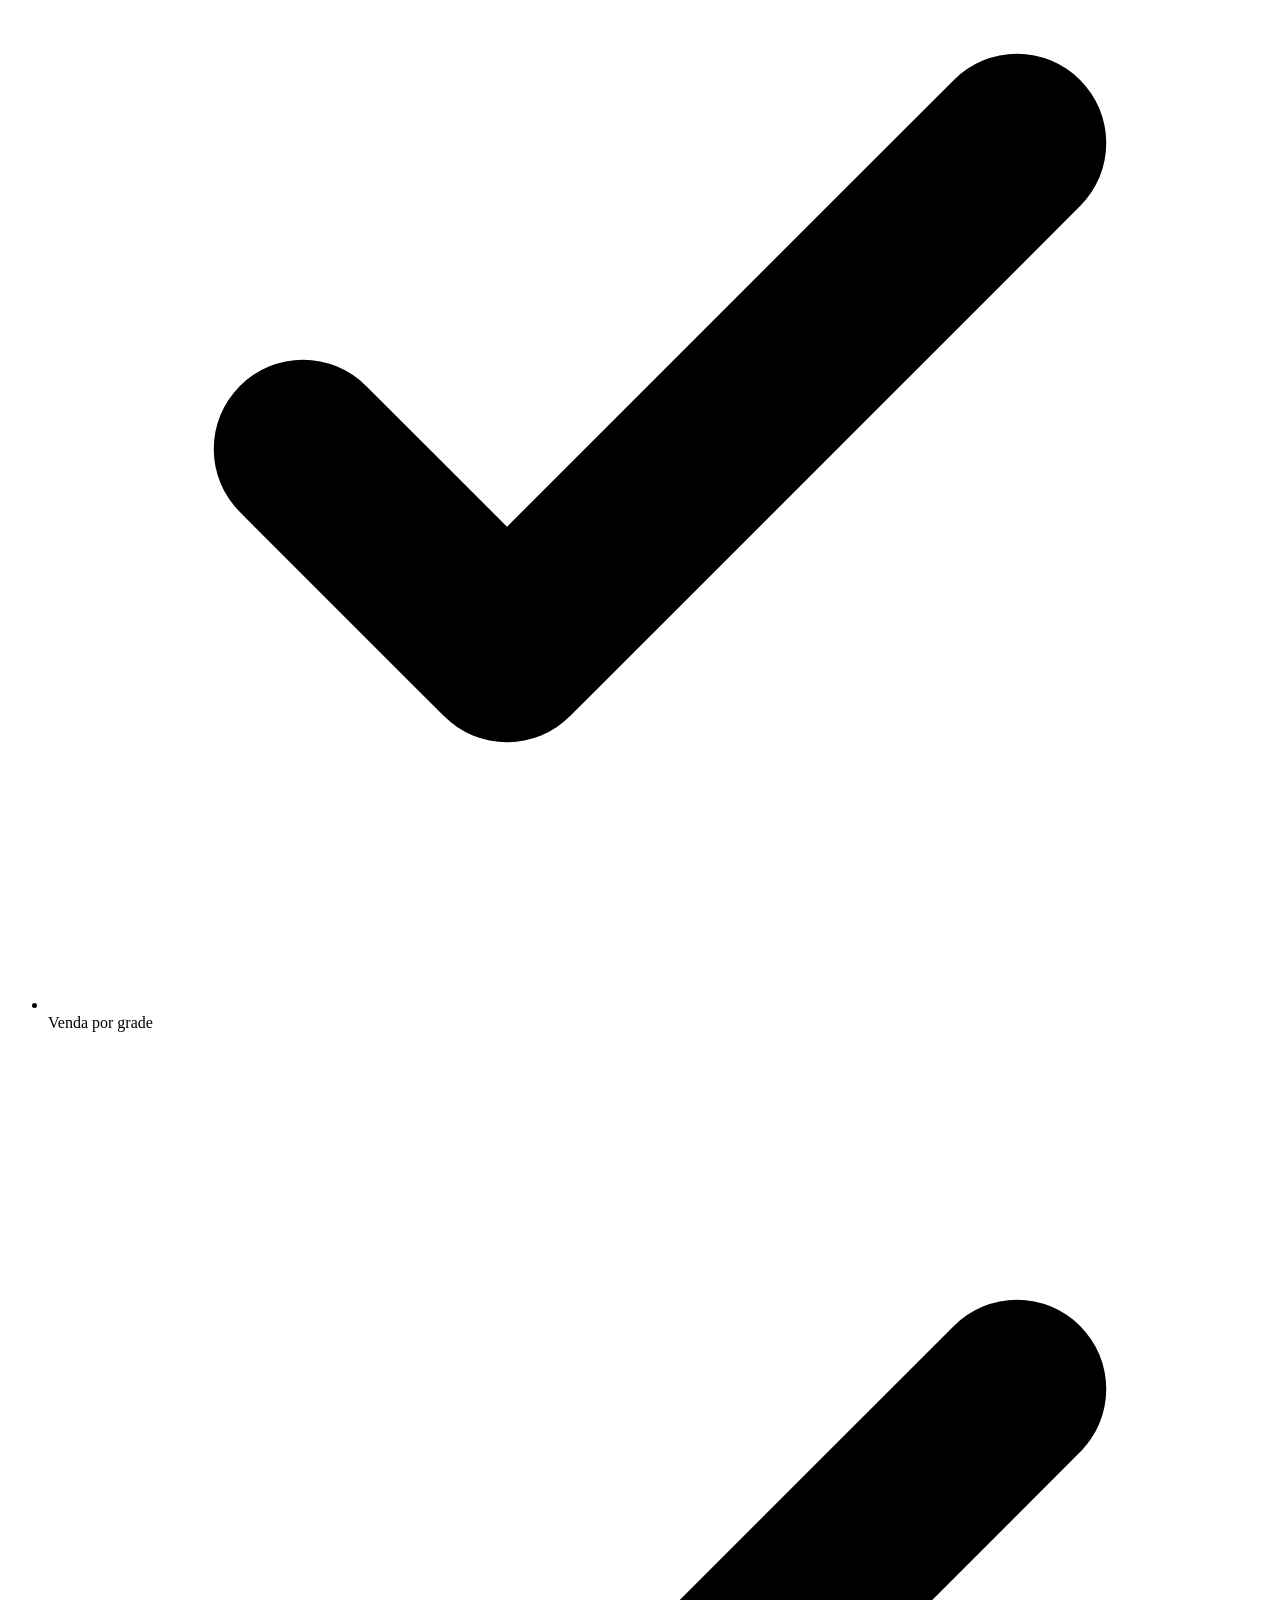
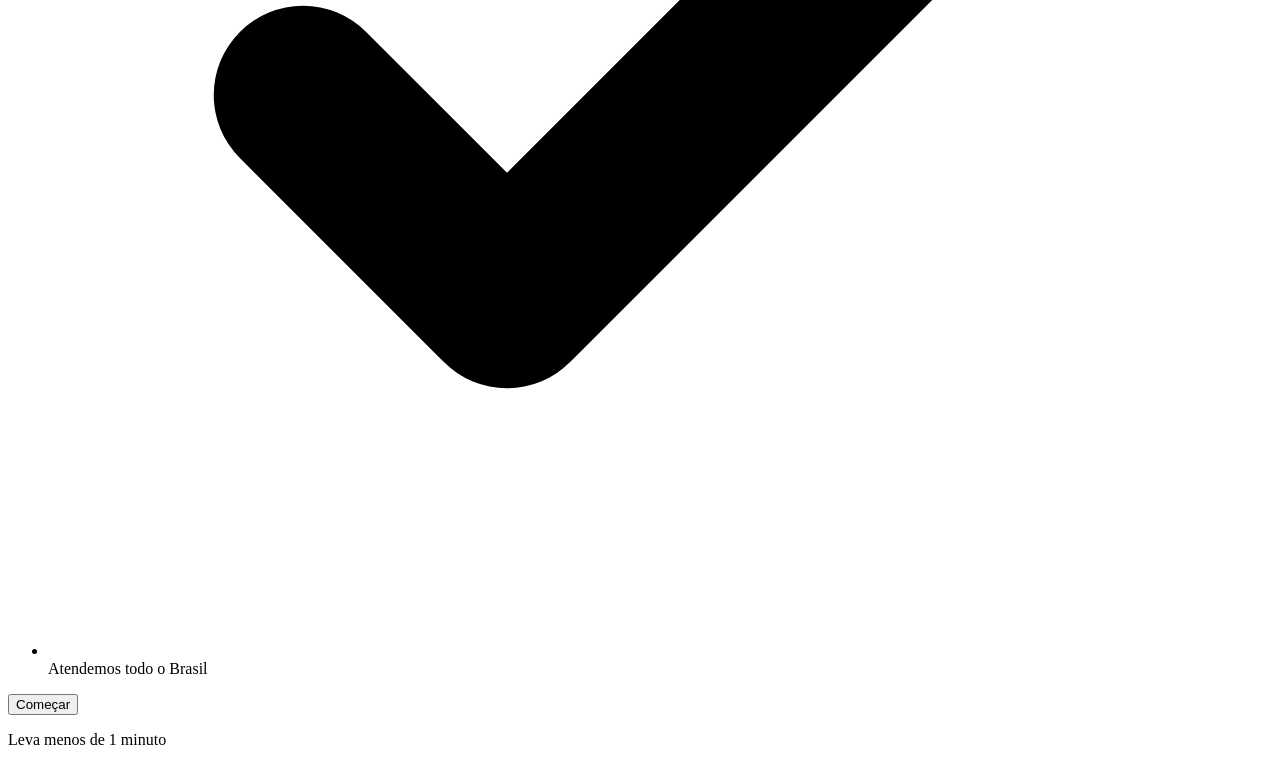
==== commit f8cc9cba: "Quiz v3: mínimo R$ 800, venda por grade e frequência de compra Qualifica só quem revende hoje, compr" ====
--- a/index.html
+++ b/index.html
@@ -1,4 +1,4 @@
-<!DOCTYPE html><html lang="pt-BR"><head><meta charSet="utf-8"/><meta name="viewport" content="width=device-width, initial-scale=1"/><link rel="stylesheet" href="/linda-miss-funil/_next/static/chunks/0pns9bt_max6a.css" data-precedence="next"/><link rel="preload" as="script" fetchPriority="low" href="/linda-miss-funil/_next/static/chunks/2-xwlmnlyaeq1.js"/><script src="/linda-miss-funil/_next/static/chunks/009loer_0pnzq.js" async=""></script><script src="/linda-miss-funil/_next/static/chunks/05tem0visqf24.js" async=""></script><script src="/linda-miss-funil/_next/static/chunks/turbopack-43qis8oghbnfn.js" async=""></script><script src="/linda-miss-funil/_next/static/chunks/0ys72icvqzj53.js" async="" crossorigin=""></script><script src="/linda-miss-funil/_next/static/chunks/3dd_kevkma1bw.js" async="" crossorigin=""></script><link rel="preload" href="https://fonts.googleapis.com/css2?family=Jost:wght@400;500;600;700&amp;family=Inter:wght@400;500;600;700&amp;display=swap" as="style"/><meta name="theme-color" content="#14100b"/><title>Linda Miss — Monte a grade da sua loja no atacado da Linda Miss</title><meta name="description" content="Responda 5 perguntas e a vendedora já te chama sabendo o que você precisa."/><meta property="og:title" content="Linda Miss — Monte a grade da sua loja no atacado da Linda Miss"/><meta property="og:description" content="Responda 5 perguntas e a vendedora já te chama sabendo o que você precisa."/><meta property="og:locale" content="pt_BR"/><meta property="og:type" content="website"/><meta name="twitter:card" content="summary"/><meta name="twitter:title" content="Linda Miss — Monte a grade da sua loja no atacado da Linda Miss"/><meta name="twitter:description" content="Responda 5 perguntas e a vendedora já te chama sabendo o que você precisa."/><link rel="icon" href="/linda-miss-funil/icon.svg?icon.2iq1p805z_yy6.svg" sizes="any" type="image/svg+xml"/><link rel="preconnect" href="https://fonts.googleapis.com"/><link rel="preconnect" href="https://fonts.gstatic.com" crossorigin=""/><link rel="stylesheet" href="https://fonts.googleapis.com/css2?family=Jost:wght@400;500;600;700&amp;family=Inter:wght@400;500;600;700&amp;display=swap"/><style>:root{
+<!DOCTYPE html><html lang="pt-BR"><head><meta charSet="utf-8"/><meta name="viewport" content="width=device-width, initial-scale=1"/><link rel="stylesheet" href="/linda-miss-funil/_next/static/chunks/0pns9bt_max6a.css" data-precedence="next"/><link rel="preload" as="script" fetchPriority="low" href="/linda-miss-funil/_next/static/chunks/2-xwlmnlyaeq1.js"/><script src="/linda-miss-funil/_next/static/chunks/009loer_0pnzq.js" async=""></script><script src="/linda-miss-funil/_next/static/chunks/05tem0visqf24.js" async=""></script><script src="/linda-miss-funil/_next/static/chunks/turbopack-43qis8oghbnfn.js" async=""></script><script src="/linda-miss-funil/_next/static/chunks/31xha4zl6sca5.js" async="" crossorigin=""></script><script src="/linda-miss-funil/_next/static/chunks/3dd_kevkma1bw.js" async="" crossorigin=""></script><link rel="preload" href="https://fonts.googleapis.com/css2?family=Jost:wght@400;500;600;700&amp;family=Inter:wght@400;500;600;700&amp;display=swap" as="style"/><meta name="theme-color" content="#14100b"/><title>Linda Miss — Monte a grade da sua loja no atacado da Linda Miss</title><meta name="description" content="Atacado exclusivo para lojistas. Responda 5 perguntas e a vendedora já te chama com o mix certo."/><meta property="og:title" content="Linda Miss — Monte a grade da sua loja no atacado da Linda Miss"/><meta property="og:description" content="Atacado exclusivo para lojistas. Responda 5 perguntas e a vendedora já te chama com o mix certo."/><meta property="og:locale" content="pt_BR"/><meta property="og:type" content="website"/><meta name="twitter:card" content="summary"/><meta name="twitter:title" content="Linda Miss — Monte a grade da sua loja no atacado da Linda Miss"/><meta name="twitter:description" content="Atacado exclusivo para lojistas. Responda 5 perguntas e a vendedora já te chama com o mix certo."/><link rel="icon" href="/linda-miss-funil/icon.svg?icon.2iq1p805z_yy6.svg" sizes="any" type="image/svg+xml"/><link rel="preconnect" href="https://fonts.googleapis.com"/><link rel="preconnect" href="https://fonts.gstatic.com" crossorigin=""/><link rel="stylesheet" href="https://fonts.googleapis.com/css2?family=Jost:wght@400;500;600;700&amp;family=Inter:wght@400;500;600;700&amp;display=swap"/><style>:root{
   --cor-fundo:#14100b;
   --cor-superficie:#1e1811;
   --cor-superficie2:#2a2118;
@@ -10,4 +10,4 @@
   --cor-destaque:#f49308;
   --fonte-display:'Jost';
   --fonte-corpo:'Inter';
-}</style><script src="/linda-miss-funil/_next/static/chunks/0cz1d0mv5g_q7.js" noModule=""></script></head><body><div hidden=""><!--$--><!--/$--></div><div class="flex min-h-dvh flex-col bg-base"><header class="sticky top-0 z-10 bg-base"><div class="mx-auto flex w-full max-w-[520px] items-center justify-between px-5 pb-3 pt-4"><span class="font-display text-2xl font-bold tracking-tight text-ink">LINDA<span class="text-brand">MISS</span></span><span class="font-display text-xs font-semibold uppercase tracking-[0.18em] text-ink-dim">Todo o Brasil</span></div><div class="trilha overflow-hidden" role="progressbar" aria-valuenow="0" aria-valuemin="0" aria-valuemax="100" aria-label="Progresso"><div class="trilha-preenchida" style="--preenchimento:0%"></div></div></header><main class="mx-auto flex w-full max-w-[520px] flex-1 flex-col justify-center px-5 py-8"><div class="slide-in flex flex-col gap-6"><h1 class="font-display text-[2.75rem] font-bold leading-[0.95] text-ink">Monte a grade da sua loja no atacado da Linda Miss</h1><p class="text-[17px] leading-relaxed text-ink-dim"><span>Responda 5 perguntas e a vendedora já te chama sabendo o que você precisa.</span></p><ul class="flex flex-col gap-2"><li class="flex items-center gap-2 text-[15px] text-ink"><span class="flex size-5 shrink-0 items-center justify-center rounded-full bg-brand text-brand-ink"><svg viewBox="0 0 24 24" class="size-3" fill="none" stroke="currentColor" stroke-width="3.5"><path d="m5 13 4 4L19 7" stroke-linecap="round" stroke-linejoin="round"></path></svg></span>Pedido mínimo R$ 600</li><li class="flex items-center gap-2 text-[15px] text-ink"><span class="flex size-5 shrink-0 items-center justify-center rounded-full bg-brand text-brand-ink"><svg viewBox="0 0 24 24" class="size-3" fill="none" stroke="currentColor" stroke-width="3.5"><path d="m5 13 4 4L19 7" stroke-linecap="round" stroke-linejoin="round"></path></svg></span>Atendemos todo o Brasil</li><li class="flex items-center gap-2 text-[15px] text-ink"><span class="flex size-5 shrink-0 items-center justify-center rounded-full bg-brand text-brand-ink"><svg viewBox="0 0 24 24" class="size-3" fill="none" stroke="currentColor" stroke-width="3.5"><path d="m5 13 4 4L19 7" stroke-linecap="round" stroke-linejoin="round"></path></svg></span>Lojas em Fortaleza</li></ul><button type="button" class="block w-full rounded-xl bg-brand px-5 py-4 text-center font-display text-lg font-bold uppercase tracking-wide text-brand-ink transition-transform active:scale-[0.99]">Começar</button><p class="-mt-3 text-center text-[13px] text-ink-dim">Leva menos de 1 minuto</p></div></main></div><!--$--><!--/$--><noscript><img height="1" width="1" style="display:none" alt="" src="https://www.facebook.com/tr?id=618019440610225&amp;ev=PageView&amp;noscript=1"/></noscript><script src="/linda-miss-funil/_next/static/chunks/2-xwlmnlyaeq1.js" id="_R_" async=""></script><script>(self.__next_f=self.__next_f||[]).push([0])</script><script>self.__next_f.push([1,"1:\"$Sreact.fragment\"\n2:I[39756,[\"/linda-miss-funil/_next/static/chunks/0ys72icvqzj53.js\"],\"default\"]\n3:I[37457,[\"/linda-miss-funil/_next/static/chunks/0ys72icvqzj53.js\"],\"default\"]\n4:I[52510,[\"/linda-miss-funil/_next/static/chunks/0ys72icvqzj53.js\"],\"default\"]\n5:I[88504,[\"/linda-miss-funil/_next/static/chunks/0ys72icvqzj53.js\",\"/linda-miss-funil/_next/static/chunks/3dd_kevkma1bw.js\"],\"default\"]\n6:I[97367,[\"/linda-miss-funil/_next/static/chunks/0ys72icvqzj53.js\"],\"OutletBoundary\"]\n7:\"$Sreact.suspense\"\n9:I[97367,[\"/linda-miss-funil/_next/static/chunks/0ys72icvqzj53.js\"],\"ViewportBoundary\"]\nb:I[97367,[\"/linda-miss-funil/_next/static/chunks/0ys72icvqzj53.js\"],\"MetadataBoundary\"]\nd:I[68027,[\"/linda-miss-funil/_next/static/chunks/0ys72icvqzj53.js\"],\"default\",1]\n:HL[\"/linda-miss-funil/_next/static/chunks/0pns9bt_max6a.css\",\"style\"]\n:HL[\"https://fonts.googleapis.com/css2?family=Jost:wght@400;500;600;700\u0026family=Inter:wght@400;500;600;700\u0026display=swap\",\"style\"]\n0:{\"P\":null,\"c\":[\"\",\"\"],\"q\":\"\",\"i\":false,\"f\":[[[\"\",{\"children\":[\"__PAGE__\",{},\"$undefined\",\"$undefined\",4608]},\"$undefined\",\"$undefined\",4624],[[\"$\",\"$1\",\"c\",{\"children\":[[[\"$\",\"link\",\"0\",{\"rel\":\"stylesheet\",\"href\":\"/linda-miss-funil/_next/static/chunks/0pns9bt_max6a.css\",\"precedence\":\"next\",\"crossOrigin\":\"$undefined\",\"nonce\":\"$undefined\"}],[\"$\",\"script\",\"script-0\",{\"src\":\"/linda-miss-funil/_next/static/chunks/0ys72icvqzj53.js\",\"async\":true,\"nonce\":\"$undefined\"}]],[\"$\",\"html\",null,{\"lang\":\"pt-BR\",\"children\":[[\"$\",\"head\",null,{\"children\":[[\"$\",\"link\",null,{\"rel\":\"preconnect\",\"href\":\"https://fonts.googleapis.com\"}],[\"$\",\"link\",null,{\"rel\":\"preconnect\",\"href\":\"https://fonts.gstatic.com\",\"crossOrigin\":\"\"}],[\"$\",\"link\",null,{\"rel\":\"stylesheet\",\"href\":\"https://fonts.googleapis.com/css2?family=Jost:wght@400;500;600;700\u0026family=Inter:wght@400;500;600;700\u0026display=swap\"}],[\"$\",\"style\",null,{\"dangerouslySetInnerHTML\":{\"__html\":\":root{\\n  --cor-fundo:#14100b;\\n  --cor-superficie:#1e1811;\\n  --cor-superficie2:#2a2118;\\n  --cor-borda:#3a2e20;\\n  --cor-texto:#fff6ea;\\n  --cor-texto-suave:#c0ae97;\\n  --cor-acao:#f49308;\\n  --cor-acao-texto:#14100b;\\n  --cor-destaque:#f49308;\\n  --fonte-display:'Jost';\\n  --fonte-corpo:'Inter';\\n}\"}}]]}],[\"$\",\"body\",null,{\"children\":[[\"$\",\"$L2\",null,{\"parallelRouterKey\":\"children\",\"error\":\"$undefined\",\"errorStyles\":\"$undefined\",\"errorScripts\":\"$undefined\",\"template\":[\"$\",\"$L3\",null,{}],\"templateStyles\":\"$undefined\",\"templateScripts\":\"$undefined\",\"notFound\":[[[\"$\",\"title\",null,{\"children\":\"404: This page could not be found.\"}],[\"$\",\"div\",null,{\"style\":{\"fontFamily\":\"system-ui,\\\"Segoe UI\\\",Roboto,Helvetica,Arial,sans-serif,\\\"Apple Color Emoji\\\",\\\"Segoe UI Emoji\\\"\",\"height\":\"100vh\",\"textAlign\":\"center\",\"display\":\"flex\",\"flexDirection\":\"column\",\"alignItems\":\"center\",\"justifyContent\":\"center\"},\"children\":[\"$\",\"div\",null,{\"children\":[[\"$\",\"style\",null,{\"dangerouslySetInnerHTML\":{\"__html\":\"body{color:#000;background:#fff;margin:0}.next-error-h1{border-right:1px solid rgba(0,0,0,.3)}@media (prefers-color-scheme:dark){body{color:#fff;background:#000}.next-error-h1{border-right:1px solid rgba(255,255,255,.3)}}\"}}],[\"$\",\"h1\",null,{\"className\":\"next-error-h1\",\"style\":{\"display\":\"inline-block\",\"margin\":\"0 20px 0 0\",\"padding\":\"0 23px 0 0\",\"fontSize\":24,\"fontWeight\":500,\"verticalAlign\":\"top\",\"lineHeight\":\"49px\"},\"children\":404}],[\"$\",\"div\",null,{\"style\":{\"display\":\"inline-block\"},\"children\":[\"$\",\"h2\",null,{\"style\":{\"fontSize\":14,\"fontWeight\":400,\"lineHeight\":\"49px\",\"margin\":0},\"children\":\"This page could not be found.\"}]}]]}]}]],[]],\"forbidden\":\"$undefined\",\"unauthorized\":\"$undefined\"}],[\"$\",\"$L4\",null,{}]]}]]}]]}],{\"children\":[[\"$\",\"$1\",\"c\",{\"children\":[[\"$\",\"$L5\",null,{}],[[\"$\",\"script\",\"script-0\",{\"src\":\"/linda-miss-funil/_next/static/chunks/3dd_kevkma1bw.js\",\"async\":true,\"nonce\":\"$undefined\"}]],[\"$\",\"$L6\",null,{\"children\":[\"$\",\"$7\",null,{\"name\":\"Next.MetadataOutlet\",\"children\":\"$@8\"}]}]]}],{},null,false,null]},null,false,null],[\"$\",\"$1\",\"h\",{\"children\":[null,[\"$\",\"$L9\",null,{\"children\":\"$La\"}],[\"$\",\"div\",null,{\"hidden\":true,\"children\":[\"$\",\"$Lb\",null,{\"children\":[\"$\",\"$7\",null,{\"name\":\"Next.Metadata\",\"children\":\"$Lc\"}]}]}],null]}],false]],\"m\":\"$undefined\",\"G\":[\"$d\",[[\"$\",\"link\",\"0\",{\"rel\":\"stylesheet\",\"href\":\"/linda-miss-funil/_next/static/chunks/0pns9bt_max6a.css\",\"precedence\":\"next\",\"crossOrigin\":\"$undefined\",\"nonce\":\"$undefined\"}]]],\"S\":true,\"h\":null,\"r\":\"$undefined\",\"s\":\"$undefined\",\"a\":\"$undefined\",\"l\":\"$undefined\",\"p\":\"$undefined\",\"d\":\"$undefined\",\"b\":\"gRKfIiF1vjKpFaX8GlMkX\"}\na:[[\"$\",\"meta\",\"0\",{\"charSet\":\"utf-8\"}],[\"$\",\"meta\",\"1\",{\"name\":\"viewport\",\"content\":\"width=device-width, initial-scale=1\"}],[\"$\",\"meta\",\"2\",{\"name\":\"theme-color\",\"content\":\"#14100b\"}]]\ne:I[27201,[\"/linda-miss-funil/_next/static/chunks/0ys72icvqzj53.js\"],\"IconMark\"]\n8:null\nc:[[\"$\",\"title\",\"0\",{\"children\":\"Linda Miss — Monte a grade da sua loja no atacado da Linda Miss\"}],[\"$\",\"meta\",\"1\",{\"name\":\"description\",\"content\":\"Responda 5 perguntas e a vendedora já te chama sabendo o que você precisa.\"}],[\"$\",\"meta\",\"2\",{\"property\":\"og:title\",\"content\":\"Linda Miss — Monte a grade da sua loja no atacado da Linda Miss\"}],[\"$\",\"meta\",\"3\",{\"property\":\"og:description\",\"content\":\"Responda 5 perguntas e a vendedora já te chama sabendo o que você precisa.\"}],[\"$\",\"meta\",\"4\",{\"property\":\"og:locale\",\"content\":\"pt_BR\"}],[\"$\",\"meta\",\"5\",{\"property\":\"og:type\",\"content\":\"website\"}],[\"$\",\"meta\",\"6\",{\"name\":\"twitter:card\",\"content\":\"summary\"}],[\"$\",\"meta\",\"7\",{\"name\":\"twitter:title\",\"content\":\"Linda Miss — Monte a grade da sua loja no atacado da Linda Miss\"}],[\"$\",\"meta\",\"8\",{\"name\":\"twitter:description\",\"content\":\"Responda 5 perguntas e a vendedora já te chama sabendo o que você precisa.\"}],[\"$\",\"link\",\"9\",{\"rel\":\"icon\",\"href\":\"/linda-miss-funil/icon.svg?icon.2iq1p805z_yy6.svg\",\"sizes\":\"any\",\"type\":\"image/svg+xml\"}],[\"$\",\"$Le\",\"10\",{}]]\n"])</script></body></html>+}</style><script src="/linda-miss-funil/_next/static/chunks/0cz1d0mv5g_q7.js" noModule=""></script></head><body><div hidden=""><!--$--><!--/$--></div><div class="flex min-h-dvh flex-col bg-base"><header class="sticky top-0 z-10 bg-base"><div class="mx-auto flex w-full max-w-[520px] items-center justify-between px-5 pb-3 pt-4"><span class="font-display text-2xl font-bold tracking-tight text-ink">LINDA<span class="text-brand">MISS</span></span><span class="font-display text-xs font-semibold uppercase tracking-[0.18em] text-ink-dim">Todo o Brasil</span></div><div class="trilha overflow-hidden" role="progressbar" aria-valuenow="0" aria-valuemin="0" aria-valuemax="100" aria-label="Progresso"><div class="trilha-preenchida" style="--preenchimento:0%"></div></div></header><main class="mx-auto flex w-full max-w-[520px] flex-1 flex-col justify-center px-5 py-8"><div class="slide-in flex flex-col gap-6"><h1 class="font-display text-[2.75rem] font-bold leading-[0.95] text-ink">Monte a grade da sua loja no atacado da Linda Miss</h1><p class="text-[17px] leading-relaxed text-ink-dim"><span>Atacado exclusivo para lojistas. Responda 5 perguntas e a vendedora já te chama com o mix certo.</span></p><ul class="flex flex-col gap-2"><li class="flex items-center gap-2 text-[15px] text-ink"><span class="flex size-5 shrink-0 items-center justify-center rounded-full bg-brand text-brand-ink"><svg viewBox="0 0 24 24" class="size-3" fill="none" stroke="currentColor" stroke-width="3.5"><path d="m5 13 4 4L19 7" stroke-linecap="round" stroke-linejoin="round"></path></svg></span>Pedido mínimo R$ 800</li><li class="flex items-center gap-2 text-[15px] text-ink"><span class="flex size-5 shrink-0 items-center justify-center rounded-full bg-brand text-brand-ink"><svg viewBox="0 0 24 24" class="size-3" fill="none" stroke="currentColor" stroke-width="3.5"><path d="m5 13 4 4L19 7" stroke-linecap="round" stroke-linejoin="round"></path></svg></span>Venda por grade</li><li class="flex items-center gap-2 text-[15px] text-ink"><span class="flex size-5 shrink-0 items-center justify-center rounded-full bg-brand text-brand-ink"><svg viewBox="0 0 24 24" class="size-3" fill="none" stroke="currentColor" stroke-width="3.5"><path d="m5 13 4 4L19 7" stroke-linecap="round" stroke-linejoin="round"></path></svg></span>Atendemos todo o Brasil</li></ul><button type="button" class="block w-full rounded-xl bg-brand px-5 py-4 text-center font-display text-lg font-bold uppercase tracking-wide text-brand-ink transition-transform active:scale-[0.99]">Começar</button><p class="-mt-3 text-center text-[13px] text-ink-dim">Leva menos de 1 minuto</p></div></main></div><!--$--><!--/$--><noscript><img height="1" width="1" style="display:none" alt="" src="https://www.facebook.com/tr?id=618019440610225&amp;ev=PageView&amp;noscript=1"/></noscript><script src="/linda-miss-funil/_next/static/chunks/2-xwlmnlyaeq1.js" id="_R_" async=""></script><script>(self.__next_f=self.__next_f||[]).push([0])</script><script>self.__next_f.push([1,"1:\"$Sreact.fragment\"\n2:I[39756,[\"/linda-miss-funil/_next/static/chunks/31xha4zl6sca5.js\"],\"default\"]\n3:I[37457,[\"/linda-miss-funil/_next/static/chunks/31xha4zl6sca5.js\"],\"default\"]\n4:I[52510,[\"/linda-miss-funil/_next/static/chunks/31xha4zl6sca5.js\"],\"default\"]\n5:I[88504,[\"/linda-miss-funil/_next/static/chunks/31xha4zl6sca5.js\",\"/linda-miss-funil/_next/static/chunks/3dd_kevkma1bw.js\"],\"default\"]\n6:I[97367,[\"/linda-miss-funil/_next/static/chunks/31xha4zl6sca5.js\"],\"OutletBoundary\"]\n7:\"$Sreact.suspense\"\n9:I[97367,[\"/linda-miss-funil/_next/static/chunks/31xha4zl6sca5.js\"],\"ViewportBoundary\"]\nb:I[97367,[\"/linda-miss-funil/_next/static/chunks/31xha4zl6sca5.js\"],\"MetadataBoundary\"]\nd:I[68027,[\"/linda-miss-funil/_next/static/chunks/31xha4zl6sca5.js\"],\"default\",1]\n:HL[\"/linda-miss-funil/_next/static/chunks/0pns9bt_max6a.css\",\"style\"]\n:HL[\"https://fonts.googleapis.com/css2?family=Jost:wght@400;500;600;700\u0026family=Inter:wght@400;500;600;700\u0026display=swap\",\"style\"]\n0:{\"P\":null,\"c\":[\"\",\"\"],\"q\":\"\",\"i\":false,\"f\":[[[\"\",{\"children\":[\"__PAGE__\",{},\"$undefined\",\"$undefined\",4608]},\"$undefined\",\"$undefined\",4624],[[\"$\",\"$1\",\"c\",{\"children\":[[[\"$\",\"link\",\"0\",{\"rel\":\"stylesheet\",\"href\":\"/linda-miss-funil/_next/static/chunks/0pns9bt_max6a.css\",\"precedence\":\"next\",\"crossOrigin\":\"$undefined\",\"nonce\":\"$undefined\"}],[\"$\",\"script\",\"script-0\",{\"src\":\"/linda-miss-funil/_next/static/chunks/31xha4zl6sca5.js\",\"async\":true,\"nonce\":\"$undefined\"}]],[\"$\",\"html\",null,{\"lang\":\"pt-BR\",\"children\":[[\"$\",\"head\",null,{\"children\":[[\"$\",\"link\",null,{\"rel\":\"preconnect\",\"href\":\"https://fonts.googleapis.com\"}],[\"$\",\"link\",null,{\"rel\":\"preconnect\",\"href\":\"https://fonts.gstatic.com\",\"crossOrigin\":\"\"}],[\"$\",\"link\",null,{\"rel\":\"stylesheet\",\"href\":\"https://fonts.googleapis.com/css2?family=Jost:wght@400;500;600;700\u0026family=Inter:wght@400;500;600;700\u0026display=swap\"}],[\"$\",\"style\",null,{\"dangerouslySetInnerHTML\":{\"__html\":\":root{\\n  --cor-fundo:#14100b;\\n  --cor-superficie:#1e1811;\\n  --cor-superficie2:#2a2118;\\n  --cor-borda:#3a2e20;\\n  --cor-texto:#fff6ea;\\n  --cor-texto-suave:#c0ae97;\\n  --cor-acao:#f49308;\\n  --cor-acao-texto:#14100b;\\n  --cor-destaque:#f49308;\\n  --fonte-display:'Jost';\\n  --fonte-corpo:'Inter';\\n}\"}}]]}],[\"$\",\"body\",null,{\"children\":[[\"$\",\"$L2\",null,{\"parallelRouterKey\":\"children\",\"error\":\"$undefined\",\"errorStyles\":\"$undefined\",\"errorScripts\":\"$undefined\",\"template\":[\"$\",\"$L3\",null,{}],\"templateStyles\":\"$undefined\",\"templateScripts\":\"$undefined\",\"notFound\":[[[\"$\",\"title\",null,{\"children\":\"404: This page could not be found.\"}],[\"$\",\"div\",null,{\"style\":{\"fontFamily\":\"system-ui,\\\"Segoe UI\\\",Roboto,Helvetica,Arial,sans-serif,\\\"Apple Color Emoji\\\",\\\"Segoe UI Emoji\\\"\",\"height\":\"100vh\",\"textAlign\":\"center\",\"display\":\"flex\",\"flexDirection\":\"column\",\"alignItems\":\"center\",\"justifyContent\":\"center\"},\"children\":[\"$\",\"div\",null,{\"children\":[[\"$\",\"style\",null,{\"dangerouslySetInnerHTML\":{\"__html\":\"body{color:#000;background:#fff;margin:0}.next-error-h1{border-right:1px solid rgba(0,0,0,.3)}@media (prefers-color-scheme:dark){body{color:#fff;background:#000}.next-error-h1{border-right:1px solid rgba(255,255,255,.3)}}\"}}],[\"$\",\"h1\",null,{\"className\":\"next-error-h1\",\"style\":{\"display\":\"inline-block\",\"margin\":\"0 20px 0 0\",\"padding\":\"0 23px 0 0\",\"fontSize\":24,\"fontWeight\":500,\"verticalAlign\":\"top\",\"lineHeight\":\"49px\"},\"children\":404}],[\"$\",\"div\",null,{\"style\":{\"display\":\"inline-block\"},\"children\":[\"$\",\"h2\",null,{\"style\":{\"fontSize\":14,\"fontWeight\":400,\"lineHeight\":\"49px\",\"margin\":0},\"children\":\"This page could not be found.\"}]}]]}]}]],[]],\"forbidden\":\"$undefined\",\"unauthorized\":\"$undefined\"}],[\"$\",\"$L4\",null,{}]]}]]}]]}],{\"children\":[[\"$\",\"$1\",\"c\",{\"children\":[[\"$\",\"$L5\",null,{}],[[\"$\",\"script\",\"script-0\",{\"src\":\"/linda-miss-funil/_next/static/chunks/3dd_kevkma1bw.js\",\"async\":true,\"nonce\":\"$undefined\"}]],[\"$\",\"$L6\",null,{\"children\":[\"$\",\"$7\",null,{\"name\":\"Next.MetadataOutlet\",\"children\":\"$@8\"}]}]]}],{},null,false,null]},null,false,null],[\"$\",\"$1\",\"h\",{\"children\":[null,[\"$\",\"$L9\",null,{\"children\":\"$La\"}],[\"$\",\"div\",null,{\"hidden\":true,\"children\":[\"$\",\"$Lb\",null,{\"children\":[\"$\",\"$7\",null,{\"name\":\"Next.Metadata\",\"children\":\"$Lc\"}]}]}],null]}],false]],\"m\":\"$undefined\",\"G\":[\"$d\",[[\"$\",\"link\",\"0\",{\"rel\":\"stylesheet\",\"href\":\"/linda-miss-funil/_next/static/chunks/0pns9bt_max6a.css\",\"precedence\":\"next\",\"crossOrigin\":\"$undefined\",\"nonce\":\"$undefined\"}]]],\"S\":true,\"h\":null,\"r\":\"$undefined\",\"s\":\"$undefined\",\"a\":\"$undefined\",\"l\":\"$undefined\",\"p\":\"$undefined\",\"d\":\"$undefined\",\"b\":\"qlXSKmNmFREDfmectvcTz\"}\na:[[\"$\",\"meta\",\"0\",{\"charSet\":\"utf-8\"}],[\"$\",\"meta\",\"1\",{\"name\":\"viewport\",\"content\":\"width=device-width, initial-scale=1\"}],[\"$\",\"meta\",\"2\",{\"name\":\"theme-color\",\"content\":\"#14100b\"}]]\ne:I[27201,[\"/linda-miss-funil/_next/static/chunks/31xha4zl6sca5.js\"],\"IconMark\"]\n8:null\nc:[[\"$\",\"title\",\"0\",{\"children\":\"Linda Miss — Monte a grade da sua loja no atacado da Linda Miss\"}],[\"$\",\"meta\",\"1\",{\"name\":\"description\",\"content\":\"Atacado exclusivo para lojistas. Responda 5 perguntas e a vendedora já te chama com o mix certo.\"}],[\"$\",\"meta\",\"2\",{\"property\":\"og:title\",\"content\":\"Linda Miss — Monte a grade da sua loja no atacado da Linda Miss\"}],[\"$\",\"meta\",\"3\",{\"property\":\"og:description\",\"content\":\"Atacado exclusivo para lojistas. Responda 5 perguntas e a vendedora já te chama com o mix certo.\"}],[\"$\",\"meta\",\"4\",{\"property\":\"og:locale\",\"content\":\"pt_BR\"}],[\"$\",\"meta\",\"5\",{\"property\":\"og:type\",\"content\":\"website\"}],[\"$\",\"meta\",\"6\",{\"name\":\"twitter:card\",\"content\":\"summary\"}],[\"$\",\"meta\",\"7\",{\"name\":\"twitter:title\",\"content\":\"Linda Miss — Monte a grade da sua loja no atacado da Linda Miss\"}],[\"$\",\"meta\",\"8\",{\"name\":\"twitter:description\",\"content\":\"Atacado exclusivo para lojistas. Responda 5 perguntas e a vendedora já te chama com o mix certo.\"}],[\"$\",\"link\",\"9\",{\"rel\":\"icon\",\"href\":\"/linda-miss-funil/icon.svg?icon.2iq1p805z_yy6.svg\",\"sizes\":\"any\",\"type\":\"image/svg+xml\"}],[\"$\",\"$Le\",\"10\",{}]]\n"])</script></body></html>
